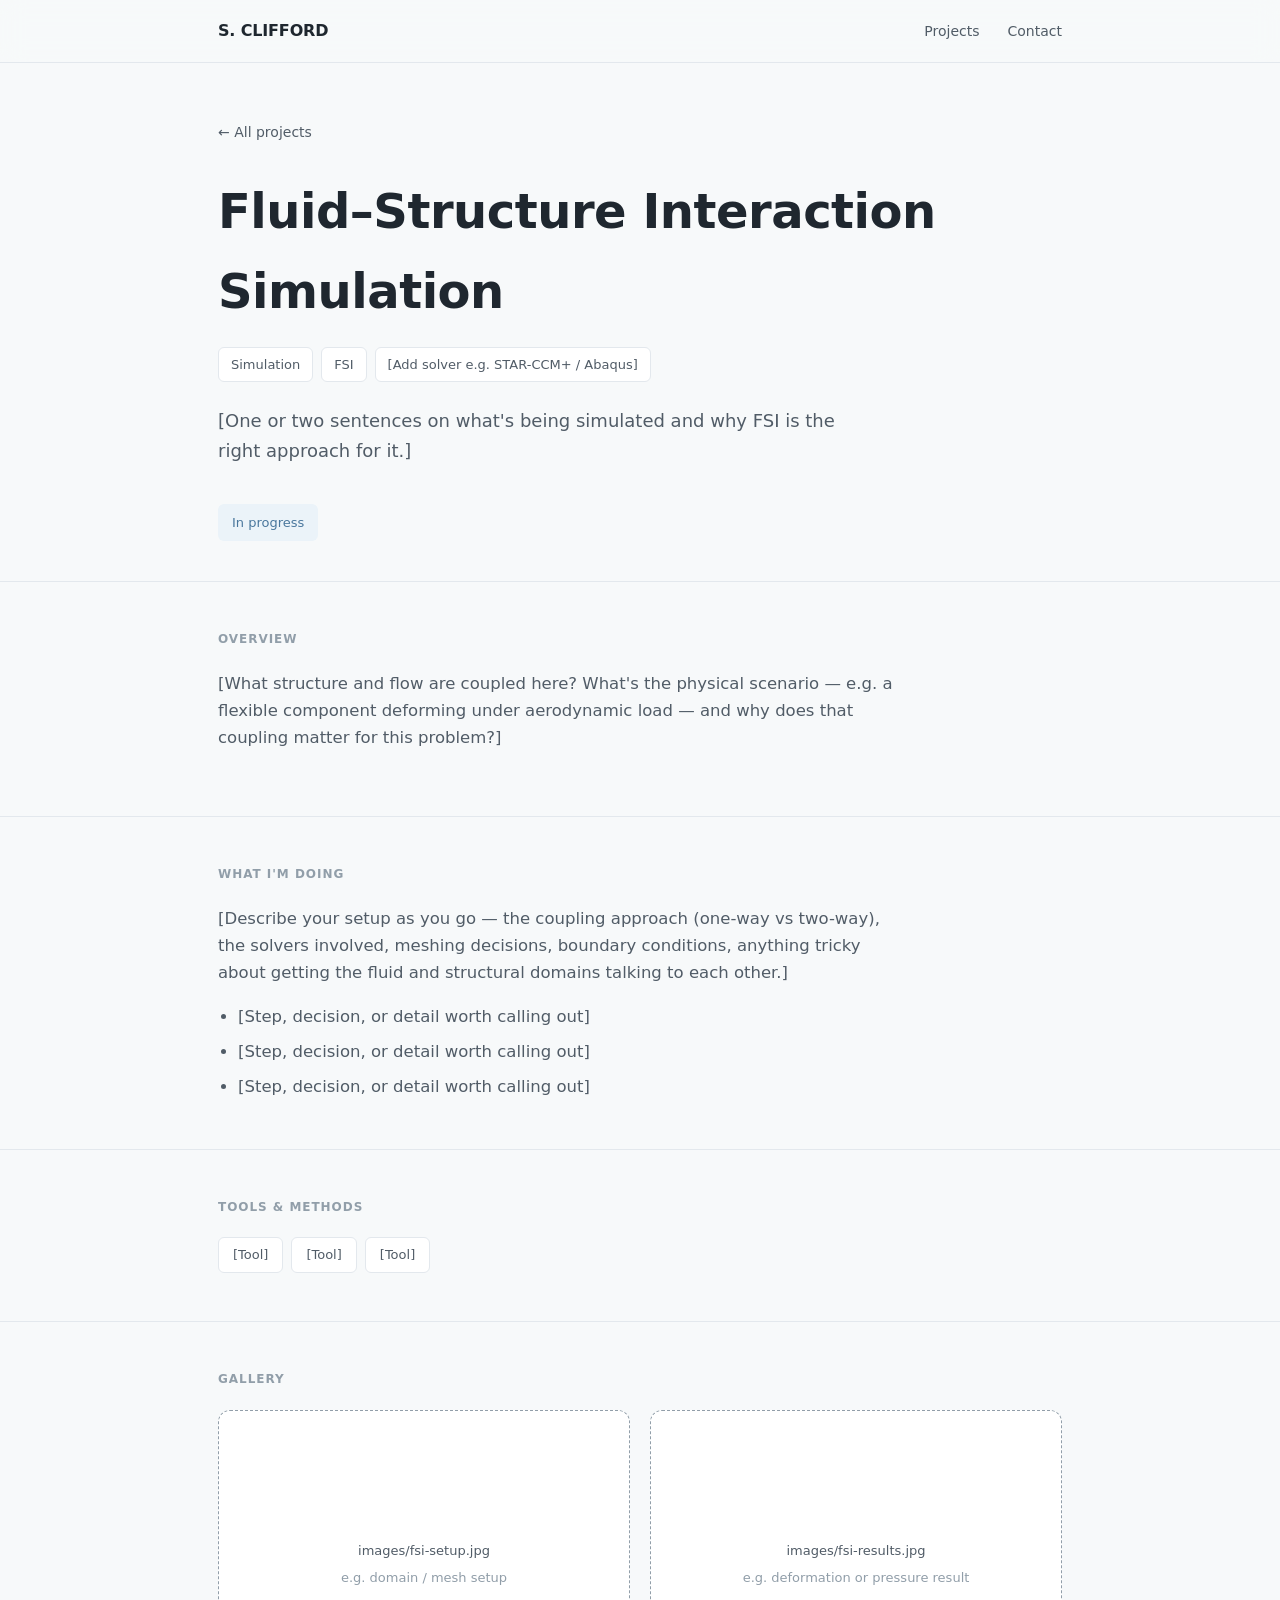
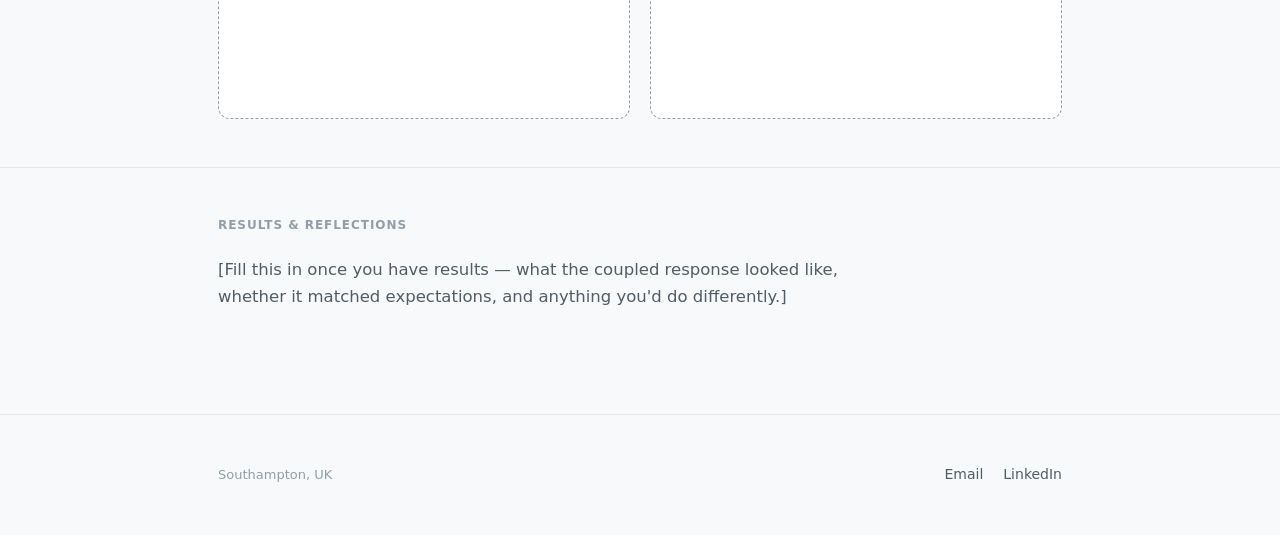
==== projects/fsi-simulation.html @ 6e12949c "Initial commit" ====
<!DOCTYPE html>
<html lang="en">
<head>
<meta charset="UTF-8">
<meta name="viewport" content="width=device-width, initial-scale=1.0">
<title>Fluid–Structure Interaction Simulation — Spencer Clifford</title>
<link rel="preconnect" href="https://fonts.googleapis.com">
<link rel="preconnect" href="https://fonts.gstatic.com" crossorigin>
<link href="https://fonts.googleapis.com/css2?family=Space+Grotesk:wght@400;500;600;700&family=IBM+Plex+Sans:wght@400;500;600&family=IBM+Plex+Mono:wght@400;500&display=swap" rel="stylesheet">
<link rel="stylesheet" href="../style.css">
</head>
<body>

<header class="site">
  <nav class="nav">
    <a class="brand" href="../index.html">S. CLIFFORD</a>
    <ul>
      <li><a class="navlink" href="../index.html#projects">Projects</a></li>
      <li><a class="navlink" href="../index.html#contact">Contact</a></li>
    </ul>
  </nav>
</header>

<section class="project-hero">
  <div class="wrap">
    <a class="back-link" href="../index.html">← All projects</a>
    <h1>Fluid–Structure Interaction Simulation</h1>
    <div class="tags">
      <span class="tag">Simulation</span>
      <span class="tag">FSI</span>
      <span class="tag">[Add solver e.g. STAR-CCM+ / Abaqus]</span>
    </div>
    <p class="lede">[One or two sentences on what's being simulated and why FSI is the right approach for it.]</p>
    <span class="placeholder-banner">In progress</span>
  </div>
</section>

<section class="detail-section">
  <div class="wrap">
    <h2>Overview</h2>
    <div class="body">
      <p>[What structure and flow are coupled here? What's the physical scenario — e.g. a flexible component deforming under aerodynamic load — and why does that coupling matter for this problem?]</p>
    </div>
  </div>
</section>

<section class="detail-section">
  <div class="wrap">
    <h2>What I'm Doing</h2>
    <div class="body">
      <p>[Describe your setup as you go — the coupling approach (one-way vs two-way), the solvers involved, meshing decisions, boundary conditions, anything tricky about getting the fluid and structural domains talking to each other.]</p>
      <ul>
        <li>[Step, decision, or detail worth calling out]</li>
        <li>[Step, decision, or detail worth calling out]</li>
        <li>[Step, decision, or detail worth calling out]</li>
      </ul>
    </div>
  </div>
</section>

<section class="detail-section">
  <div class="wrap">
    <h2>Tools &amp; Methods</h2>
    <div class="tool-list">
      <span class="tag">[Tool]</span>
      <span class="tag">[Tool]</span>
      <span class="tag">[Tool]</span>
    </div>
  </div>
</section>

<section class="detail-section">
  <div class="wrap">
    <h2>Gallery</h2>
    <div class="gallery">
      <div class="img-placeholder">
        <span class="label">images/fsi-setup.jpg</span>
        <span class="hint">e.g. domain / mesh setup</span>
      </div>
      <div class="img-placeholder">
        <span class="label">images/fsi-results.jpg</span>
        <span class="hint">e.g. deformation or pressure result</span>
      </div>
    </div>
  </div>
</section>

<section class="detail-section">
  <div class="wrap">
    <h2>Results &amp; Reflections</h2>
    <div class="body">
      <p>[Fill this in once you have results — what the coupled response looked like, whether it matched expectations, and anything you'd do differently.]</p>
    </div>
  </div>
</section>

<footer class="site" id="contact">
  <div class="wrap">
    <div class="footer-inner">
      <div class="copyline">Southampton, UK</div>
      <div class="footer-links">
        <a href="mailto:spencercliff@outlook.com">Email</a>
        <a href="https://www.linkedin.com/in/spencer-clifford-a9a037270" target="_blank" rel="noopener">LinkedIn</a>
      </div>
    </div>
  </div>
</footer>

</body>
</html>
---- style.css ----
:root {
  --bg: #f7f9fa;
  --bg-panel: #ffffff;
  --ink: #1f272f;
  --ink-soft: #515c67;
  --ink-faint: #919ea9;
  --line: #e3e8ed;
  --accent: #4a779d;
  --accent-soft: #ebf3f9;
  --radius: 12px;
  --radius-sm: 6px;
  --wrap: 900;
  --shadow-sm: 0 2px 8px rgba(31, 39, 47, 0.04);
  --shadow-md: 0 8px 24px rgba(31, 39, 47, 0.07);
}

* { box-sizing: border-box; }
html { scroll-behavior: smooth; }
body {
  margin: 0;
  background: var(--bg);
  color: var(--ink);
  font-family: system-ui, -apple-system, BlinkMacSystemFont, 'Segoe UI', Roboto, sans-serif;
  font-size: 16px;
  line-height: 1.65;
  -webkit-font-smoothing: antialiased;
}

h1, h2, h3 {
  font-weight: 600;
  margin: 0;
  color: var(--ink);
  letter-spacing: -0.01em;
}

.mono {
  font-family: ui-monospace, 'SF Mono', Menlo, Monaco, Consolas, monospace;
}

a { color: inherit; }

:focus-visible {
  outline: 2px solid var(--accent);
  outline-offset: 3px;
}

img { max-width: 100%; display: block; }

.wrap { max-width: calc(var(--wrap) * 1px); margin: 0 auto; padding: 0 28px; }

header.site {
  position: sticky; top: 0; z-index: 50;
  background: rgba(247, 249, 250, 0.85);
  backdrop-filter: blur(12px);
  border-bottom: 1px solid var(--line);
}

.nav {
  display: flex; align-items: center; justify-content: space-between;
  padding: 18px 28px; max-width: calc(var(--wrap) * 1px); margin: 0 auto;
}

.nav .brand {
  font-weight: 600; font-size: 16px; letter-spacing: -0.01em;
  text-decoration: none;
}

.nav ul { list-style: none; display: flex; gap: 28px; margin: 0; padding: 0; }

.nav a.navlink {
  text-decoration: none; font-size: 14px; font-weight: 500;
  color: var(--ink-soft);
  transition: color .2s ease;
}

.nav a.navlink:hover { color: var(--accent); }

.hero { padding: 96px 0 64px; }

.eyebrow {
  font-size: 13px; font-weight: 600; letter-spacing: 0.04em;
  text-transform: uppercase; color: var(--accent); margin-bottom: 16px;
  display: flex; align-items: center; gap: 10px;
}

.eyebrow::before {
  content: ''; display: inline-block; width: 14px; height: 2px;
  background: var(--accent); border-radius: 2px;
}

.hero h1 {
  font-size: clamp(38px, 6vw, 60px); font-weight: 700;
  line-height: 1.15; margin-bottom: 18px;
}

.hero .lede {
  font-size: clamp(17px, 2vw, 20px); color: var(--ink-soft);
  max-width: 580px; font-weight: 400;
}

.grid-section { padding: 48px 0 88px; }

.carousel-track {
  display: flex;
  gap: 24px;
  overflow-x: auto;
  scroll-snap-type: x mandatory;
  scroll-behavior: smooth;
  margin-top: 32px;
  padding: 8px max(28px, calc(50vw - (calc(var(--wrap) * 1px) / 2))) 20px;
  scrollbar-width: thin;
  scrollbar-color: var(--line) transparent;
}

.carousel-track::-webkit-scrollbar { height: 6px; }
.carousel-track::-webkit-scrollbar-thumb { background: var(--line); border-radius: 6px; }
.carousel-track::-webkit-scrollbar-thumb:hover { background: var(--accent); }

.carousel-controls {
  display: flex; align-items: center; justify-content: center;
  gap: 18px; margin-top: 16px;
}

.carousel-btn {
  flex: 0 0 auto;
  width: 42px; height: 42px;
  border-radius: 50%;
  border: 1px solid var(--line);
  background: var(--bg-panel);
  color: var(--ink);
  font-size: 16px;
  line-height: 1;
  cursor: pointer;
  display: flex; align-items: center; justify-content: center;
  box-shadow: var(--shadow-sm);
  transition: all .2s ease;
}

.carousel-btn:hover {
  border-color: var(--accent); color: var(--accent);
  box-shadow: var(--shadow-md); transform: translateY(-1px);
}

.carousel-btn:disabled { opacity: 0.35; cursor: default; transform: none; box-shadow: none; }
.carousel-btn:disabled:hover { border-color: var(--line); color: var(--ink); }

.carousel-dots { display: flex; align-items: center; gap: 8px; }

.carousel-dots .dot {
  width: 8px; height: 8px; border-radius: 50%;
  border: none; background: var(--line);
  padding: 0; cursor: pointer;
  transition: all .2s ease;
}

.carousel-dots .dot:hover { background: var(--ink-faint); }
.carousel-dots .dot.active {
  background: var(--accent); transform: scale(1.3);
}

.project-card {
  display: block;
  flex: 0 0 clamp(270px, 75vw, 350px);
  scroll-snap-align: start;
  text-decoration: none;
  border: 1px solid var(--line);
  background: var(--bg-panel);
  border-radius: var(--radius);
  overflow: hidden;
  box-shadow: var(--shadow-sm);
  transition: transform .25s ease, box-shadow .25s ease, border-color .25s ease;
}

.project-card:hover {
  border-color: rgba(74, 119, 157, 0.35);
  transform: translateY(-4px);
  box-shadow: var(--shadow-md);
}

.card-thumb {
  aspect-ratio: 16/10;
  background: var(--accent-soft);
  display: flex; align-items: center; justify-content: center;
  border-bottom: 1px solid var(--line);
}

.card-thumb span {
  font-size: 13px; font-weight: 500; color: var(--ink-soft);
  background: var(--bg-panel);
  padding: 6px 12px;
  border-radius: var(--radius-sm);
  box-shadow: var(--shadow-sm);
}

.card-body { padding: 22px 24px 24px; }
.card-body .tags { display: flex; flex-wrap: wrap; gap: 6px; margin-bottom: 12px; }

.card-body .tag {
  font-size: 12px; font-weight: 500;
  padding: 4px 10px; background: var(--bg);
  border-radius: var(--radius-sm); color: var(--ink-soft);
}

.card-body h3 { font-size: 20px; margin-bottom: 8px; }
.card-body p { margin: 0; font-size: 15px; color: var(--ink-soft); }

.card-status {
  display: inline-block; margin-top: 14px;
  font-size: 12px; font-weight: 600;
  color: var(--accent); text-transform: uppercase; letter-spacing: 0.05em;
}

.project-hero { padding: 56px 0 40px; }

.back-link {
  display: inline-flex; align-items: center; gap: 6px;
  font-size: 14px; font-weight: 500;
  text-decoration: none; color: var(--ink-soft); margin-bottom: 28px;
  transition: color .2s ease;
}

.back-link:hover { color: var(--accent); }

.project-hero h1 { font-size: clamp(32px, 5vw, 48px); margin-bottom: 16px; }
.project-hero .tags { display: flex; flex-wrap: wrap; gap: 8px; margin-bottom: 24px; }

.project-hero .tag {
  font-size: 13px; font-weight: 500;
  padding: 6px 12px; background: var(--bg-panel);
  border: 1px solid var(--line); border-radius: var(--radius-sm);
  color: var(--ink-soft);
}

.project-hero .lede { font-size: 18px; color: var(--ink-soft); max-width: 640px; }

.detail-section { padding: 48px 0; border-top: 1px solid var(--line); }

.detail-section h2 {
  font-size: 12px; font-weight: 700;
  text-transform: uppercase; letter-spacing: 0.08em; color: var(--ink-faint);
  margin-bottom: 20px;
}

.detail-section .body { max-width: 680px; color: var(--ink-soft); font-size: 16.5px; }
.detail-section .body p + p { margin-top: 16px; }
.detail-section .body ul { padding-left: 20px; margin: 16px 0 0; }
.detail-section .body li + li { margin-top: 8px; }

.tool-list { display: flex; flex-wrap: wrap; gap: 8px; }

.tool-list .tag {
  font-size: 13px; font-weight: 500; padding: 6px 14px;
  background: var(--bg-panel); border: 1px solid var(--line);
  border-radius: var(--radius-sm); color: var(--ink-soft);
}

.gallery { display: grid; grid-template-columns: repeat(2, 1fr); gap: 20px; }
.gallery.single { grid-template-columns: 1fr; }

.img-placeholder {
  aspect-ratio: 4/3;
  border: 1px dashed var(--ink-faint);
  border-radius: var(--radius);
  display: flex; flex-direction: column; align-items: center; justify-content: center;
  gap: 6px; padding: 24px; text-align: center;
  background: var(--bg-panel);
  color: var(--ink-faint);
}

.img-placeholder .label { font-size: 13px; font-weight: 500; color: var(--ink-soft); }
.img-placeholder .hint { font-size: 13px; max-width: 240px; }

.placeholder-banner {
  margin-top: 20px;
  display: inline-flex; align-items: center; gap: 8px;
  font-size: 13px; font-weight: 500;
  color: var(--accent); background: var(--accent-soft);
  padding: 8px 14px; border-radius: var(--radius-sm);
}

footer.site { padding: 48px 0; border-top: 1px solid var(--line); margin-top: 40px; }

.footer-inner {
  display: flex; flex-wrap: wrap; align-items: center; justify-content: space-between; gap: 16px;
}

.footer-links { display: flex; gap: 20px; }

.footer-links a {
  text-decoration: none; font-size: 14px; font-weight: 500;
  color: var(--ink-soft); transition: color .2s ease;
}

.footer-links a:hover { color: var(--accent); }
.copyline { font-size: 13px; color: var(--ink-faint); }

@media (max-width: 720px) {
  .carousel-btn { display: none; }
  .gallery { grid-template-columns: 1fr; }
  .nav ul { gap: 16px; }
  .footer-inner { flex-direction: column; align-items: flex-start; }
}
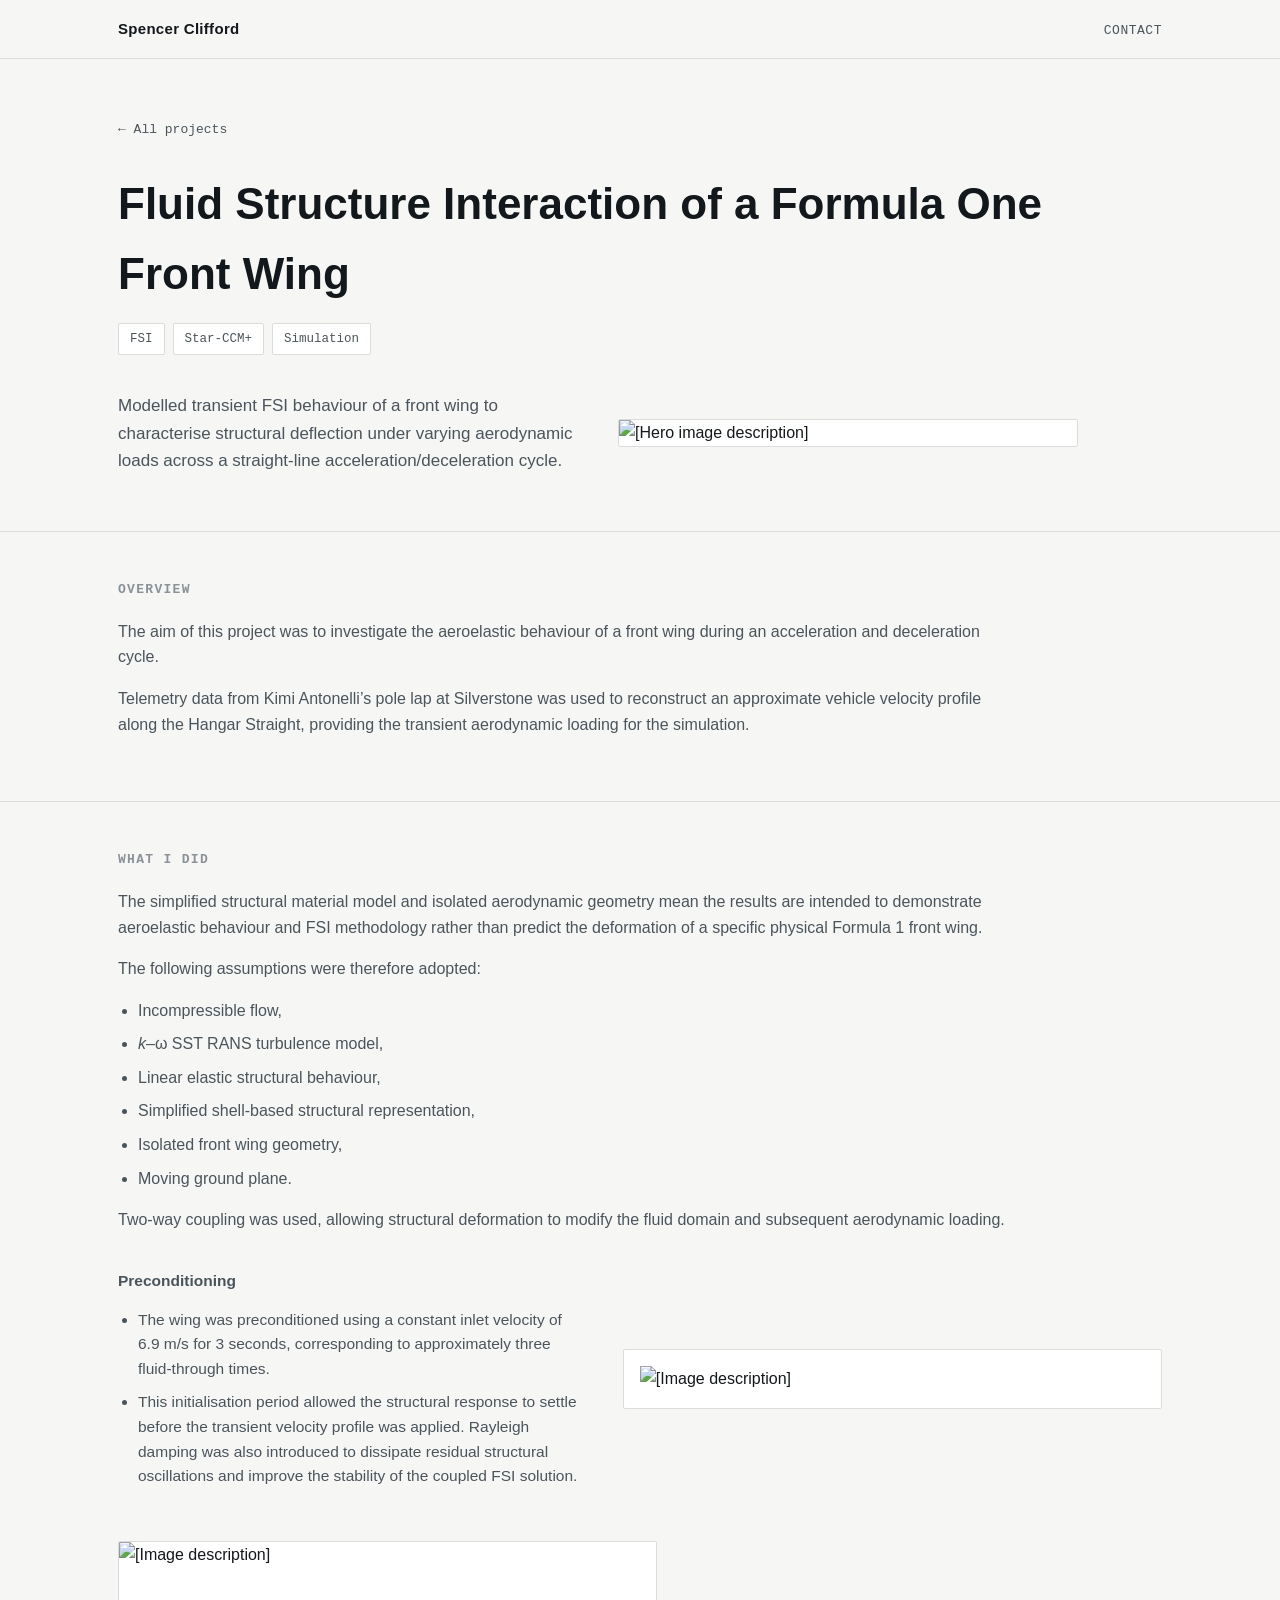
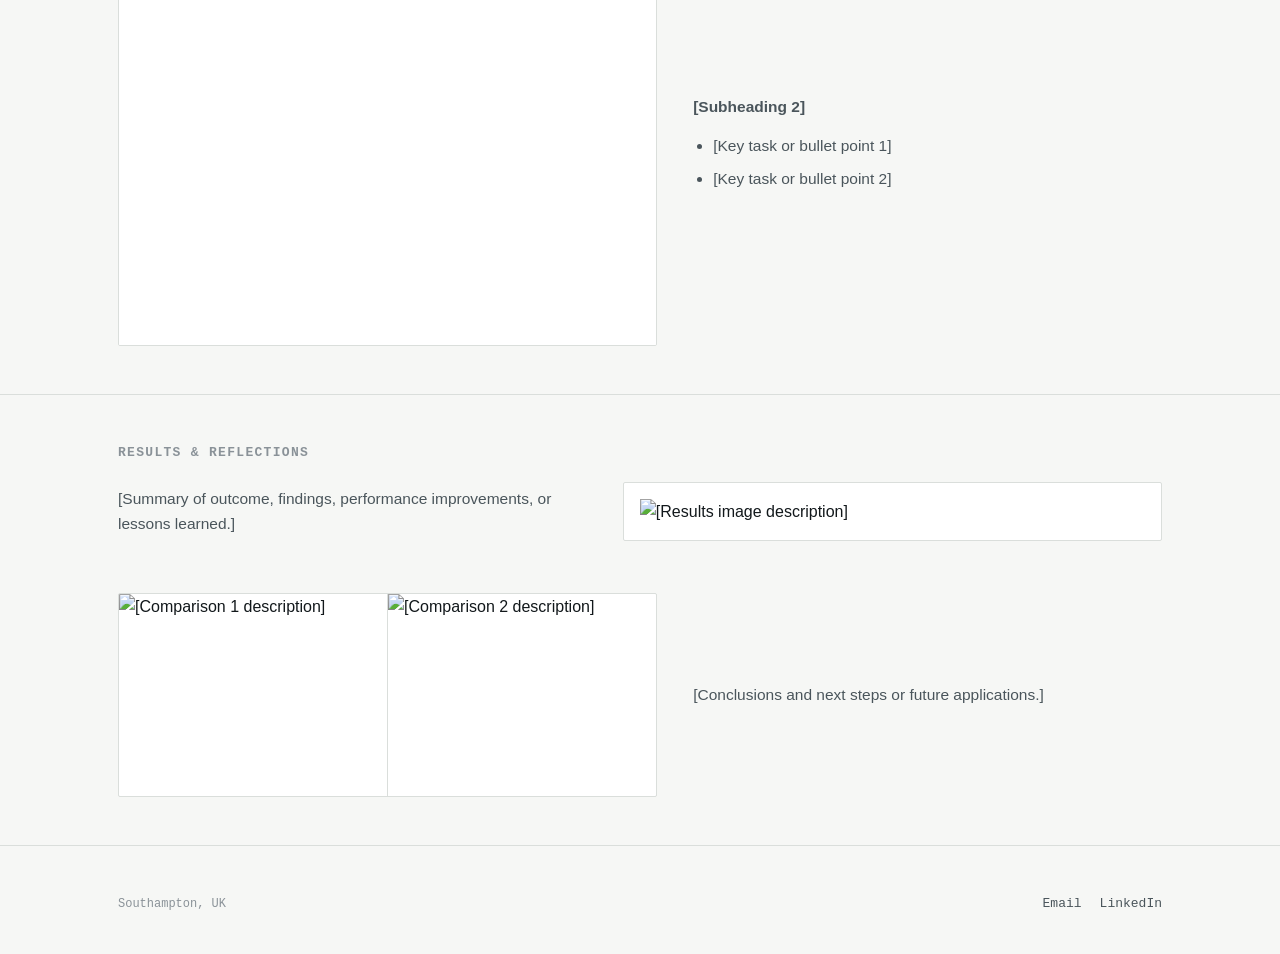
==== commit 54ff7bcd: "FSI" ====
--- a/projects/fsi-simulation.html
+++ b/projects/fsi-simulation.html
@@ -3,7 +3,7 @@
 <head>
 <meta charset="UTF-8">
 <meta name="viewport" content="width=device-width, initial-scale=1.0">
-<title>Fluid–Structure Interaction Simulation — Spencer Clifford</title>
+<title>Fluid Structure Interaction of a Formula One Front Wing</title>
 <link rel="preconnect" href="https://fonts.googleapis.com">
 <link rel="preconnect" href="https://fonts.gstatic.com" crossorigin>
 <link href="https://fonts.googleapis.com/css2?family=Space+Grotesk:wght@400;500;600;700&family=IBM+Plex+Sans:wght@400;500;600&family=IBM+Plex+Mono:wght@400;500&display=swap" rel="stylesheet">
@@ -13,9 +13,8 @@
 
 <header class="site">
   <nav class="nav">
-    <a class="brand" href="../index.html">S. CLIFFORD</a>
+    <a class="brand" href="../index.html">Spencer Clifford</a>
     <ul>
-      <li><a class="navlink" href="../index.html#projects">Projects</a></li>
       <li><a class="navlink" href="../index.html#contact">Contact</a></li>
     </ul>
   </nav>
@@ -24,14 +23,17 @@
 <section class="project-hero">
   <div class="wrap">
     <a class="back-link" href="../index.html">← All projects</a>
-    <h1>Fluid–Structure Interaction Simulation</h1>
+    <h1>Fluid Structure Interaction of a Formula One Front Wing</h1>
     <div class="tags">
+      <span class="tag">FSI</span>
+      <span class="tag">Star-CCM+</span>
       <span class="tag">Simulation</span>
-      <span class="tag">FSI</span>
-      <span class="tag">[Add solver e.g. STAR-CCM+ / Abaqus]</span>
     </div>
-    <p class="lede">[One or two sentences on what's being simulated and why FSI is the right approach for it.]</p>
-    <span class="placeholder-banner">In progress</span>
+
+    <div class="hero-flex">
+      <p class="lede">Modelled transient FSI behaviour of a front wing to characterise structural deflection under varying aerodynamic loads across a straight-line acceleration/deceleration cycle.</p>
+      <img class="hero-diagram" src="../images/[hero-image.jpg]" alt="[Hero image description]">
+    </div>
   </div>
 </section>
 
@@ -39,48 +41,59 @@
   <div class="wrap">
     <h2>Overview</h2>
     <div class="body">
-      <p>[What structure and flow are coupled here? What's the physical scenario — e.g. a flexible component deforming under aerodynamic load — and why does that coupling matter for this problem?]</p>
+      <p>The aim of this project was to investigate the aeroelastic behaviour of a front wing during an acceleration and deceleration cycle.</p>
+      <p>Telemetry data from Kimi Antonelli’s pole lap at Silverstone was used to reconstruct an approximate vehicle velocity profile along the Hangar Straight, providing the transient aerodynamic loading for the simulation.</p>
     </div>
   </div>
 </section>
 
 <section class="detail-section">
   <div class="wrap">
-    <h2>What I'm Doing</h2>
-    <div class="body">
-      <p>[Describe your setup as you go — the coupling approach (one-way vs two-way), the solvers involved, meshing decisions, boundary conditions, anything tricky about getting the fluid and structural domains talking to each other.]</p>
-      <ul>
-        <li>[Step, decision, or detail worth calling out]</li>
-        <li>[Step, decision, or detail worth calling out]</li>
-        <li>[Step, decision, or detail worth calling out]</li>
-      </ul>
+    <h2>What I Did</h2>
+    <div class="body" style="margin-bottom:36px;">
+      <p>The simplified structural material model and isolated aerodynamic geometry mean the results are intended to demonstrate aeroelastic behaviour and FSI methodology rather than predict the deformation of a specific physical Formula 1 front wing.</p>
+      <p>The following assumptions were therefore adopted:</p>
+        <ul>
+          <li>Incompressible flow,</li>
+          <li><i>k</i>–ω SST RANS turbulence model,</li>
+          <li>Linear elastic structural behaviour,</li>
+          <li>Simplified shell-based structural representation,</li>
+          <li>Isolated front wing geometry,</li>
+          <li>Moving ground plane.</li>
+        </ul>
+        <p>Two-way coupling was used, allowing structural deformation to modify the fluid domain and subsequent aerodynamic loading.</p>
     </div>
-  </div>
-</section>
 
-<section class="detail-section">
-  <div class="wrap">
-    <h2>Tools &amp; Methods</h2>
-    <div class="tool-list">
-      <span class="tag">[Tool]</span>
-      <span class="tag">[Tool]</span>
-      <span class="tag">[Tool]</span>
-    </div>
-  </div>
-</section>
+    <div class="story">
 
-<section class="detail-section">
-  <div class="wrap">
-    <h2>Gallery</h2>
-    <div class="gallery">
-      <div class="img-placeholder">
-        <span class="label">images/fsi-setup.jpg</span>
-        <span class="hint">e.g. domain / mesh setup</span>
+      <!-- Story Block 1 (Image Right) -->
+      <div class="story-block reverse">
+        <div class="story-media fit-content">
+          <img src="../images/[step-1-image.png]" alt="[Image description]">
+        </div>
+        <div class="story-text">
+          <p><b>Preconditioning</b></p>
+            <ul> 
+              <li>The wing was preconditioned using a constant inlet velocity of 6.9 m/s for 3 seconds, corresponding to approximately three fluid-through times.</li>
+              <li>This initialisation period allowed the structural response to settle before the transient velocity profile was applied. Rayleigh damping was also introduced to dissipate residual structural oscillations and improve the stability of the coupled FSI solution.</li>
+            </ul>
+        </div>
       </div>
-      <div class="img-placeholder">
-        <span class="label">images/fsi-results.jpg</span>
-        <span class="hint">e.g. deformation or pressure result</span>
+
+      <!-- Story Block 2 (Image Left) -->
+      <div class="story-block">
+        <div class="story-media">
+          <img src="../images/[step-2-image.png]" alt="[Image description]">
+        </div>
+        <div class="story-text">
+          <p><b>[Subheading 2]</b></p>
+          <ul>
+            <li>[Key task or bullet point 1]</li>
+            <li>[Key task or bullet point 2]</li>
+          </ul>
+        </div>
       </div>
+
     </div>
   </div>
 </section>
@@ -88,8 +101,29 @@
 <section class="detail-section">
   <div class="wrap">
     <h2>Results &amp; Reflections</h2>
-    <div class="body">
-      <p>[Fill this in once you have results — what the coupled response looked like, whether it matched expectations, and anything you'd do differently.]</p>
+    <div class="story">
+
+      <!-- Story Block 3 (Results) -->
+      <div class="story-block reverse">
+        <div class="story-media fit-content">
+          <img src="../images/[results-image.jpg]" alt="[Results image description]">
+        </div>
+        <div class="story-text">
+          <p>[Summary of outcome, findings, performance improvements, or lessons learned.]</p>
+        </div>
+      </div>
+
+      <!-- Side-by-Side Comparison Media Block -->
+      <div class="story-block">
+        <div class="story-media two-up">
+          <img src="../images/[comparison-1.jpg]" alt="[Comparison 1 description]">
+          <img src="../images/[comparison-2.jpg]" alt="[Comparison 2 description]">
+        </div>
+        <div class="story-text">
+          <p>[Conclusions and next steps or future applications.]</p>
+        </div>
+      </div>
+
     </div>
   </div>
 </section>
@@ -107,4 +141,4 @@
 </footer>
 
 </body>
-</html>
+</html>
--- a/style.css
+++ b/style.css
@@ -1,302 +1,401 @@
-:root {
-  --bg: #f7f9fa;
-  --bg-panel: #ffffff;
-  --ink: #1f272f;
-  --ink-soft: #515c67;
-  --ink-faint: #919ea9;
-  --line: #e3e8ed;
-  --accent: #4a779d;
-  --accent-soft: #ebf3f9;
-  --radius: 12px;
-  --radius-sm: 6px;
-  --wrap: 900;
-  --shadow-sm: 0 2px 8px rgba(31, 39, 47, 0.04);
-  --shadow-md: 0 8px 24px rgba(31, 39, 47, 0.07);
-}
-
-* { box-sizing: border-box; }
-html { scroll-behavior: smooth; }
-body {
-  margin: 0;
-  background: var(--bg);
-  color: var(--ink);
-  font-family: system-ui, -apple-system, BlinkMacSystemFont, 'Segoe UI', Roboto, sans-serif;
-  font-size: 16px;
-  line-height: 1.65;
-  -webkit-font-smoothing: antialiased;
-}
-
-h1, h2, h3 {
-  font-weight: 600;
-  margin: 0;
-  color: var(--ink);
-  letter-spacing: -0.01em;
-}
-
-.mono {
-  font-family: ui-monospace, 'SF Mono', Menlo, Monaco, Consolas, monospace;
-}
-
-a { color: inherit; }
-
-:focus-visible {
-  outline: 2px solid var(--accent);
-  outline-offset: 3px;
-}
-
-img { max-width: 100%; display: block; }
-
-.wrap { max-width: calc(var(--wrap) * 1px); margin: 0 auto; padding: 0 28px; }
-
-header.site {
-  position: sticky; top: 0; z-index: 50;
-  background: rgba(247, 249, 250, 0.85);
-  backdrop-filter: blur(12px);
-  border-bottom: 1px solid var(--line);
-}
-
-.nav {
-  display: flex; align-items: center; justify-content: space-between;
-  padding: 18px 28px; max-width: calc(var(--wrap) * 1px); margin: 0 auto;
-}
-
+/* ==========================================================================
+   Portfolio template — shared stylesheet
+   Used by index.html and every page in /projects/
+   ========================================================================== */
+
+:root{
+  --bg:#f6f7f5;
+  --bg-panel:#ffffff;
+  --ink:#12181b;
+  --ink-soft:#4a555b;
+  --ink-faint:#8a9298;
+  --line:#dadedb;
+  --accent:#1e8fa6;
+  --accent-soft:#e4f1f3;
+  --radius:2px;
+  --wrap:1100px;
+}
+
+*{ box-sizing:border-box; }
+html{ scroll-behavior:smooth; }
+body{
+  margin:0;
+  background:var(--bg);
+  color:var(--ink);
+  font-family:'Source Sans 3', sans-serif;
+  font-size:16px;
+  line-height:1.6;
+  -webkit-font-smoothing:antialiased;
+}
+h1,h2,h3{
+  font-family:'Source Sans 3', sans-serif;
+  font-weight:700;
+  margin:0;
+  color:var(--ink);
+  letter-spacing:0;
+}
+.mono{ font-family:'JetBrains Mono', monospace; }
+a{ color:inherit; }
+:focus-visible{ outline:2px solid var(--accent); outline-offset:3px; }
+img{ max-width:100%; display:block; }
+
+.wrap{ max-width:var(--wrap); margin:0 auto; padding:0 28px; }
+
+/* ---------- Header ---------- */
+header.site{
+  position:sticky; top:0; z-index:50;
+  background:rgba(246,247,245,0.92);
+  backdrop-filter:blur(6px);
+  border-bottom:1px solid var(--line);
+}
+.nav{
+  display:flex; align-items:center; justify-content:space-between;
+  padding:16px 28px; max-width:var(--wrap); margin:0 auto;
+}
 .nav .brand {
-  font-weight: 600; font-size: 16px; letter-spacing: -0.01em;
+  font-family: 'Space Grotesk', sans-serif;
+  font-weight: 600; 
+  font-size: 15px; 
+  letter-spacing: 0.02em;
   text-decoration: none;
 }
-
-.nav ul { list-style: none; display: flex; gap: 28px; margin: 0; padding: 0; }
-
+.nav ul{ list-style:none; display:flex; gap:24px; margin:0; padding:0; }
 .nav a.navlink {
-  text-decoration: none; font-size: 14px; font-weight: 500;
+  text-decoration: none; 
+  font-size: 13px; 
+  letter-spacing: 0.04em;
+  text-transform: uppercase; 
   color: var(--ink-soft);
-  transition: color .2s ease;
-}
-
-.nav a.navlink:hover { color: var(--accent); }
-
-.hero { padding: 96px 0 64px; }
-
-.eyebrow {
-  font-size: 13px; font-weight: 600; letter-spacing: 0.04em;
-  text-transform: uppercase; color: var(--accent); margin-bottom: 16px;
-  display: flex; align-items: center; gap: 10px;
-}
-
-.eyebrow::before {
-  content: ''; display: inline-block; width: 14px; height: 2px;
-  background: var(--accent); border-radius: 2px;
-}
-
-.hero h1 {
-  font-size: clamp(38px, 6vw, 60px); font-weight: 700;
-  line-height: 1.15; margin-bottom: 18px;
-}
-
-.hero .lede {
-  font-size: clamp(17px, 2vw, 20px); color: var(--ink-soft);
-  max-width: 580px; font-weight: 400;
-}
-
-.grid-section { padding: 48px 0 88px; }
-
-.carousel-track {
-  display: flex;
-  gap: 24px;
-  overflow-x: auto;
-  scroll-snap-type: x mandatory;
-  scroll-behavior: smooth;
-  margin-top: 32px;
-  padding: 8px max(28px, calc(50vw - (calc(var(--wrap) * 1px) / 2))) 20px;
-  scrollbar-width: thin;
-  scrollbar-color: var(--line) transparent;
-}
-
-.carousel-track::-webkit-scrollbar { height: 6px; }
-.carousel-track::-webkit-scrollbar-thumb { background: var(--line); border-radius: 6px; }
-.carousel-track::-webkit-scrollbar-thumb:hover { background: var(--accent); }
-
-.carousel-controls {
-  display: flex; align-items: center; justify-content: center;
-  gap: 18px; margin-top: 16px;
-}
-
-.carousel-btn {
-  flex: 0 0 auto;
-  width: 42px; height: 42px;
-  border-radius: 50%;
-  border: 1px solid var(--line);
+  font-family: 'IBM Plex Mono', monospace; /* Changed from JetBrains Mono */
+  transition: color .15s ease;
+}
+.nav a.navlink:hover{ color:var(--accent); }
+
+/* ---------- Hero (homepage) ---------- */
+.hero{ padding:58px 0 28px; border-bottom:1px solid var(--line); }
+.eyebrow{
+  font-family:'JetBrains Mono', monospace;
+  font-size:22px; letter-spacing:0.14em; text-transform:uppercase;
+  color:var(--accent); margin-bottom:16px;
+  display:flex; align-items:center; gap:10px;
+}
+.eyebrow::before{ content:''; display:inline-block; width:18px; height:1px; background:var(--accent); }
+.hero h1{ font-size:clamp(40px, 7vw, 66px); font-weight:800; margin-bottom:14px; }
+.hero .lede { font-family: 'IBM Plex Sans', sans-serif; font-size: clamp(18px, 2vw, 20px); color: var(--ink-soft); max-width: 1200px; }
+
+/* ---------- Project carousel ---------- */
+.grid-section{ padding:28px 0 88px; }
+
+.carousel-track{
+  display:flex;
+  gap:20px;
+  overflow-x:auto;
+  scroll-snap-type:x mandatory;
+  scroll-behavior:smooth;
+  margin-top:2;
+  padding-top:2px;
+  padding-bottom:14px;
+  padding-left:max(28px, calc(50vw - (var(--wrap) / 2)));
+  padding-right:max(28px, calc(50vw - (var(--wrap) / 2)));
+  scrollbar-width:thin;
+  scrollbar-color:var(--line) transparent;
+}
+.carousel-track::-webkit-scrollbar{ height:6px; }
+.carousel-track::-webkit-scrollbar-thumb{ background:var(--line); border-radius:6px; }
+.carousel-track::-webkit-scrollbar-thumb:hover{ background:var(--accent); }
+
+.carousel-controls{
+  display:flex;
+  align-items:center;
+  justify-content:center;
+  gap:18px;
+  margin-top:12px;
+}
+
+.carousel-btn{
+  flex:0 0 auto;
+  width:40px; height:40px;
+  border-radius:50%;
+  border:1px solid var(--line);
+  background:var(--bg-panel);
+  color:var(--ink);
+  font-family:'JetBrains Mono', monospace;
+  font-size:18px;
+  line-height:1;
+  cursor:pointer;
+  display:flex; align-items:center; justify-content:center;
+  transition:border-color .15s ease, color .15s ease, opacity .15s ease;
+}
+.carousel-btn:hover{ border-color:var(--accent); color:var(--accent); }
+.carousel-btn:disabled{ opacity:0.35; cursor:default; }
+.carousel-btn:disabled:hover{ border-color:var(--line); color:var(--ink); }
+
+.carousel-dots{
+  display:flex; align-items:center; gap:8px;
+}
+.carousel-dots .dot{
+  width:7px; height:7px; border-radius:50%;
+  border:1px solid var(--ink-faint);
+  background:transparent;
+  padding:0; cursor:pointer;
+  transition:background .15s ease, border-color .15s ease, transform .15s ease;
+}
+.carousel-dots .dot:hover{ border-color:var(--accent); }
+.carousel-dots .dot.active{
+  background:var(--accent); border-color:var(--accent); transform:scale(1.2);
+}
+
+.project-card{
+  display:block;
+  flex:0 0 clamp(250px, 78vw, 340px);
+  scroll-snap-align:start;
+  text-decoration:none;
+  border:1px solid var(--line);
+  background:var(--bg-panel);
+  border-radius:var(--radius);
+  overflow:hidden;
+  transition:border-color .15s ease, transform .15s ease;
+}
+.project-card:hover{ border-color:var(--accent); transform:translateY(-2px); }
+.card-thumb{
+  aspect-ratio:16/10;
+  background:
+    repeating-linear-gradient(45deg, var(--accent-soft), var(--accent-soft) 10px, #eef4f5 10px, #eef4f5 20px);
+  display:flex; align-items:center; justify-content:center;
+  border-bottom:1px solid var(--line);
+}
+.card-thumb span{
+  font-family:'JetBrains Mono', monospace;
+  font-size:12px; color:var(--ink-faint);
+  background:var(--bg-panel);
+  padding:4px 9px;
+  border:1px solid var(--line);
+  border-radius:var(--radius);
+}
+.card-body{ padding:20px 22px 22px; }
+.card-body .tags{ display:flex; flex-wrap:wrap; gap:6px; margin-bottom:10px; }
+.card-body .tag{
+  font-size:11.5px; font-family:'JetBrains Mono', monospace;
+  padding:3px 8px; background:var(--bg); border:1px solid var(--line);
+  border-radius:var(--radius); color:var(--ink-soft);
+}
+.card-body h3{ font-size:19px; margin-bottom:8px; }
+.card-body p{ margin:0; font-size:14.5px; color:var(--ink-soft); }
+.card-status{
+  display:inline-block; margin-top:12px;
+  font-family:'JetBrains Mono', monospace; font-size:11.5px;
+  color:var(--accent); text-transform:uppercase; letter-spacing:0.05em;
+}
+
+/* ---------- Project detail page ---------- */
+.project-hero{ padding:56px 0 40px; border-bottom:1px solid var(--line); }
+.back-link{
+  display:inline-flex; align-items:center; gap:6px;
+  font-family:'JetBrains Mono', monospace; font-size:13px;
+  text-decoration:none; color:var(--ink-soft); margin-bottom:28px;
+}
+.back-link:hover{ color:var(--accent); }
+.project-hero h1{ font-size:clamp(30px, 5vw, 44px); margin-bottom:14px; }
+.project-hero .tags{ display:flex; flex-wrap:wrap; gap:8px; margin-bottom:20px; }
+.project-hero .tag{
+  font-size:12.5px; font-family:'JetBrains Mono', monospace;
+  padding:5px 11px; background:var(--bg-panel); border:1px solid var(--line);
+  border-radius:var(--radius); color:var(--ink-soft);
+}
+.project-hero .lede{ font-size:17px; color:var(--ink-soft); }
+.hero-flex{
+  display:flex;
+  align-items:center;
+  gap:40px;
+  margin-top:8px;
+}
+.hero-flex .lede{ flex:1 1 460; max-width:460px; }
+.hero-flex .hero-diagram{
+  flex:0 1 460px;
+  width:460px;
+  max-width:100%;
+  border:1px solid var(--line);
+  border-radius:var(--radius);
+  background:#fff;
+  margin-top:0;
+}
+@media (max-width: 720px){
+  .hero-flex{ flex-direction:column; }
+  .hero-flex .lede{ max-width:none; }
+}
+
+.detail-section{ padding:48px 0; border-bottom:1px solid var(--line); }
+.detail-section:last-of-type{ border-bottom:none; }
+.detail-section h2{
+  font-size:13px; font-family:'JetBrains Mono', monospace;
+  text-transform:uppercase; letter-spacing:0.1em; color:var(--ink-faint);
+  margin-bottom:18px;
+}
+.detail-section .body{ max-width:900px; color:var(--ink-soft); font-size:16px; }
+.detail-section .body p + p{ margin-top:14px; }
+.detail-section .body ul{ padding-left:20px; margin:14px 0 0; }
+.detail-section .body li + li{ margin-top:8px; }
+
+.tool-list{ display:flex; flex-wrap:wrap; gap:8px; }
+.tool-list .tag{
+  font-size:13px; padding:6px 12px; background:var(--bg-panel);
+  border:1px solid var(--line); border-radius:var(--radius); color:var(--ink-soft);
+}
+
+/* Image gallery / placeholders */
+.gallery{
+  display:grid; grid-template-columns:repeat(2, 1fr); gap:16px;
+}
+.gallery.single{ grid-template-columns:1fr; }
+.img-placeholder{
+  aspect-ratio:4/3;
+  border:1px dashed var(--ink-faint);
+  border-radius:var(--radius);
+  display:flex; flex-direction:column; align-items:center; justify-content:center;
+  gap:6px; padding:20px; text-align:center;
+  background:var(--bg-panel);
+  color:var(--ink-faint);
+}
+.img-placeholder .label{
+  font-family:'JetBrains Mono', monospace; font-size:12px;
+}
+.img-placeholder .hint{ font-size:12px; max-width:220px; }
+.img-item{
+  aspect-ratio:4/3;
+  border-radius:var(--radius);
+  overflow:hidden;
+  background:var(--bg-panel);
+}
+.img-item img{
+  width:100%;
+  height:100%;
+  object-fit:contain;
+  display:block;
+}
+
+/* ---------- Story flow (image-led narrative, used inside detail sections) ---------- */
+/* A vertical sequence of image + text pairs, alternating sides, so an image
+   sits directly next to the part of the write-up it illustrates instead of
+   being grouped into a gallery at the end of the section. */
+.story{
+  display:flex;
+  flex-direction:column;
+  gap:52px;
+}
+.story-block{
+  display:grid;
+  grid-template-columns:minmax(0,1.15fr) minmax(0,1fr);
+  gap:36px;
+  align-items:center;
+}
+.story-block.reverse{
+  grid-template-columns:minmax(0,1fr) minmax(0,1.15fr);
+}
+.story-block.reverse > .story-media{ order:2; }
+.story-block.reverse > .story-text{ order:1; }
+
+.story-media{
+  border:1px solid var(--line);
+  border-radius:var(--radius);
+  overflow:hidden;
+  background:var(--bg-panel);
+}
+.story-media.fit-content {
   background: var(--bg-panel);
-  color: var(--ink);
-  font-size: 16px;
-  line-height: 1;
-  cursor: pointer;
-  display: flex; align-items: center; justify-content: center;
-  box-shadow: var(--shadow-sm);
-  transition: all .2s ease;
-}
-
-.carousel-btn:hover {
-  border-color: var(--accent); color: var(--accent);
-  box-shadow: var(--shadow-md); transform: translateY(-1px);
-}
-
-.carousel-btn:disabled { opacity: 0.35; cursor: default; transform: none; box-shadow: none; }
-.carousel-btn:disabled:hover { border-color: var(--line); color: var(--ink); }
-
-.carousel-dots { display: flex; align-items: center; gap: 8px; }
-
-.carousel-dots .dot {
-  width: 8px; height: 8px; border-radius: 50%;
-  border: none; background: var(--line);
-  padding: 0; cursor: pointer;
-  transition: all .2s ease;
-}
-
-.carousel-dots .dot:hover { background: var(--ink-faint); }
-.carousel-dots .dot.active {
-  background: var(--accent); transform: scale(1.3);
-}
-
-.project-card {
-  display: block;
-  flex: 0 0 clamp(270px, 75vw, 350px);
-  scroll-snap-align: start;
-  text-decoration: none;
-  border: 1px solid var(--line);
-  background: var(--bg-panel);
-  border-radius: var(--radius);
-  overflow: hidden;
-  box-shadow: var(--shadow-sm);
-  transition: transform .25s ease, box-shadow .25s ease, border-color .25s ease;
-}
-
-.project-card:hover {
-  border-color: rgba(74, 119, 157, 0.35);
-  transform: translateY(-4px);
-  box-shadow: var(--shadow-md);
-}
-
-.card-thumb {
-  aspect-ratio: 16/10;
-  background: var(--accent-soft);
-  display: flex; align-items: center; justify-content: center;
-  border-bottom: 1px solid var(--line);
-}
-
-.card-thumb span {
-  font-size: 13px; font-weight: 500; color: var(--ink-soft);
-  background: var(--bg-panel);
-  padding: 6px 12px;
-  border-radius: var(--radius-sm);
-  box-shadow: var(--shadow-sm);
-}
-
-.card-body { padding: 22px 24px 24px; }
-.card-body .tags { display: flex; flex-wrap: wrap; gap: 6px; margin-bottom: 12px; }
-
-.card-body .tag {
-  font-size: 12px; font-weight: 500;
-  padding: 4px 10px; background: var(--bg);
-  border-radius: var(--radius-sm); color: var(--ink-soft);
-}
-
-.card-body h3 { font-size: 20px; margin-bottom: 8px; }
-.card-body p { margin: 0; font-size: 15px; color: var(--ink-soft); }
-
-.card-status {
-  display: inline-block; margin-top: 14px;
-  font-size: 12px; font-weight: 600;
-  color: var(--accent); text-transform: uppercase; letter-spacing: 0.05em;
-}
-
-.project-hero { padding: 56px 0 40px; }
-
-.back-link {
-  display: inline-flex; align-items: center; gap: 6px;
-  font-size: 14px; font-weight: 500;
-  text-decoration: none; color: var(--ink-soft); margin-bottom: 28px;
-  transition: color .2s ease;
-}
-
-.back-link:hover { color: var(--accent); }
-
-.project-hero h1 { font-size: clamp(32px, 5vw, 48px); margin-bottom: 16px; }
-.project-hero .tags { display: flex; flex-wrap: wrap; gap: 8px; margin-bottom: 24px; }
-
-.project-hero .tag {
-  font-size: 13px; font-weight: 500;
-  padding: 6px 12px; background: var(--bg-panel);
-  border: 1px solid var(--line); border-radius: var(--radius-sm);
-  color: var(--ink-soft);
-}
-
-.project-hero .lede { font-size: 18px; color: var(--ink-soft); max-width: 640px; }
-
-.detail-section { padding: 48px 0; border-top: 1px solid var(--line); }
-
-.detail-section h2 {
-  font-size: 12px; font-weight: 700;
-  text-transform: uppercase; letter-spacing: 0.08em; color: var(--ink-faint);
-  margin-bottom: 20px;
-}
-
-.detail-section .body { max-width: 680px; color: var(--ink-soft); font-size: 16.5px; }
-.detail-section .body p + p { margin-top: 16px; }
-.detail-section .body ul { padding-left: 20px; margin: 16px 0 0; }
-.detail-section .body li + li { margin-top: 8px; }
-
-.tool-list { display: flex; flex-wrap: wrap; gap: 8px; }
-
-.tool-list .tag {
-  font-size: 13px; font-weight: 500; padding: 6px 14px;
-  background: var(--bg-panel); border: 1px solid var(--line);
-  border-radius: var(--radius-sm); color: var(--ink-soft);
-}
-
-.gallery { display: grid; grid-template-columns: repeat(2, 1fr); gap: 20px; }
-.gallery.single { grid-template-columns: 1fr; }
-
-.img-placeholder {
-  aspect-ratio: 4/3;
-  border: 1px dashed var(--ink-faint);
-  border-radius: var(--radius);
-  display: flex; flex-direction: column; align-items: center; justify-content: center;
-  gap: 6px; padding: 24px; text-align: center;
-  background: var(--bg-panel);
-  color: var(--ink-faint);
-}
-
-.img-placeholder .label { font-size: 13px; font-weight: 500; color: var(--ink-soft); }
-.img-placeholder .hint { font-size: 13px; max-width: 240px; }
-
-.placeholder-banner {
-  margin-top: 20px;
-  display: inline-flex; align-items: center; gap: 8px;
-  font-size: 13px; font-weight: 500;
-  color: var(--accent); background: var(--accent-soft);
-  padding: 8px 14px; border-radius: var(--radius-sm);
-}
-
-footer.site { padding: 48px 0; border-top: 1px solid var(--line); margin-top: 40px; }
-
-.footer-inner {
-  display: flex; flex-wrap: wrap; align-items: center; justify-content: space-between; gap: 16px;
-}
-
-.footer-links { display: flex; gap: 20px; }
-
-.footer-links a {
-  text-decoration: none; font-size: 14px; font-weight: 500;
-  color: var(--ink-soft); transition: color .2s ease;
-}
-
-.footer-links a:hover { color: var(--accent); }
-.copyline { font-size: 13px; color: var(--ink-faint); }
-
-@media (max-width: 720px) {
-  .carousel-btn { display: none; }
-  .gallery { grid-template-columns: 1fr; }
-  .nav ul { gap: 16px; }
-  .footer-inner { flex-direction: column; align-items: flex-start; }
-}+  height: auto;
+  align-self: center;
+  padding: 16px;
+}
+.story-media.fit-content img {
+  aspect-ratio: auto;
+  height: auto;
+  width: 100%;
+  margin: 0 auto;
+}
+.story-media img.img-shrink-75 {
+  max-width: 75%;
+}
+.story-media img.img-shrink-50 {
+  max-width: 50%;
+}
+.story-media img.img-shrink-65 {
+  max-width: 65%;
+}
+.story-media img{
+  width:100%;
+  aspect-ratio:4/3;
+  object-fit:contain;
+  background:var(--bg-panel);
+  display:block;
+}
+.story-media .img-placeholder{
+  width:100%;
+  height:100%;
+  border:none;
+  border-radius:0;
+}
+.story-media.two-up{
+  display:grid;
+  grid-template-columns:1fr 1fr;
+  gap:1px;
+  background:var(--line);
+}
+.story-media.two-up img,
+.story-media.two-up .img-placeholder{ aspect-ratio:4/3; }
+
+.story-caption{
+  margin-top:10px;
+  font-family:'JetBrains Mono', monospace;
+  font-size:11.5px;
+  color:var(--ink-faint);
+  line-height:1.5;
+}
+
+.story-text{ color:var(--ink-soft); font-size:15.5px; }
+.story-text p{ margin:0; }
+.story-text p + p{ margin-top:14px; }
+.story-text ul{ padding-left:20px; margin:14px 0 0; }
+.story-text li + li{ margin-top:8px; }
+
+@media (max-width: 820px){
+  .story-block,
+  .story-block.reverse{
+    grid-template-columns:1fr;
+    gap:20px;
+  }
+  .story-block > .story-media,
+  .story-block.reverse > .story-media{ order:1; }
+  .story-block > .story-text,
+  .story-block.reverse > .story-text{ order:2; }
+}
+
+/* Placeholder banner for in-progress project pages */
+.placeholder-banner{
+  margin-top:18px;
+  display:inline-flex; align-items:center; gap:8px;
+  font-family:'JetBrains Mono', monospace; font-size:12.5px;
+  color:var(--accent); background:var(--accent-soft);
+  padding:7px 12px; border-radius:var(--radius);
+}
+
+/* ---------- Footer ---------- */
+footer.site{ padding:48px 0 40px; border-top:1px solid var(--line); }
+.footer-inner{
+  display:flex; flex-wrap:wrap; align-items:center; justify-content:space-between; gap:16px;
+}
+.footer-links{ display:flex; gap:18px; }
+.footer-links a{
+  text-decoration:none; font-family:'JetBrains Mono', monospace; font-size:13px;
+  color:var(--ink-soft); border-bottom:1px solid transparent;
+  transition:color .15s ease, border-color .15s ease;
+}
+.footer-links a:hover{ color:var(--accent); border-color:var(--accent); }
+.copyline{ font-size:12px; color:var(--ink-faint); font-family:'JetBrains Mono', monospace; }
+
+/* ---------- Responsive ---------- */
+@media (max-width: 720px){
+  .carousel-btn{ display:none; }
+  .gallery{ grid-template-columns:1fr; }
+  .nav ul{ gap:14px; }
+  .footer-inner{ flex-direction:column; align-items:flex-start; }
+}
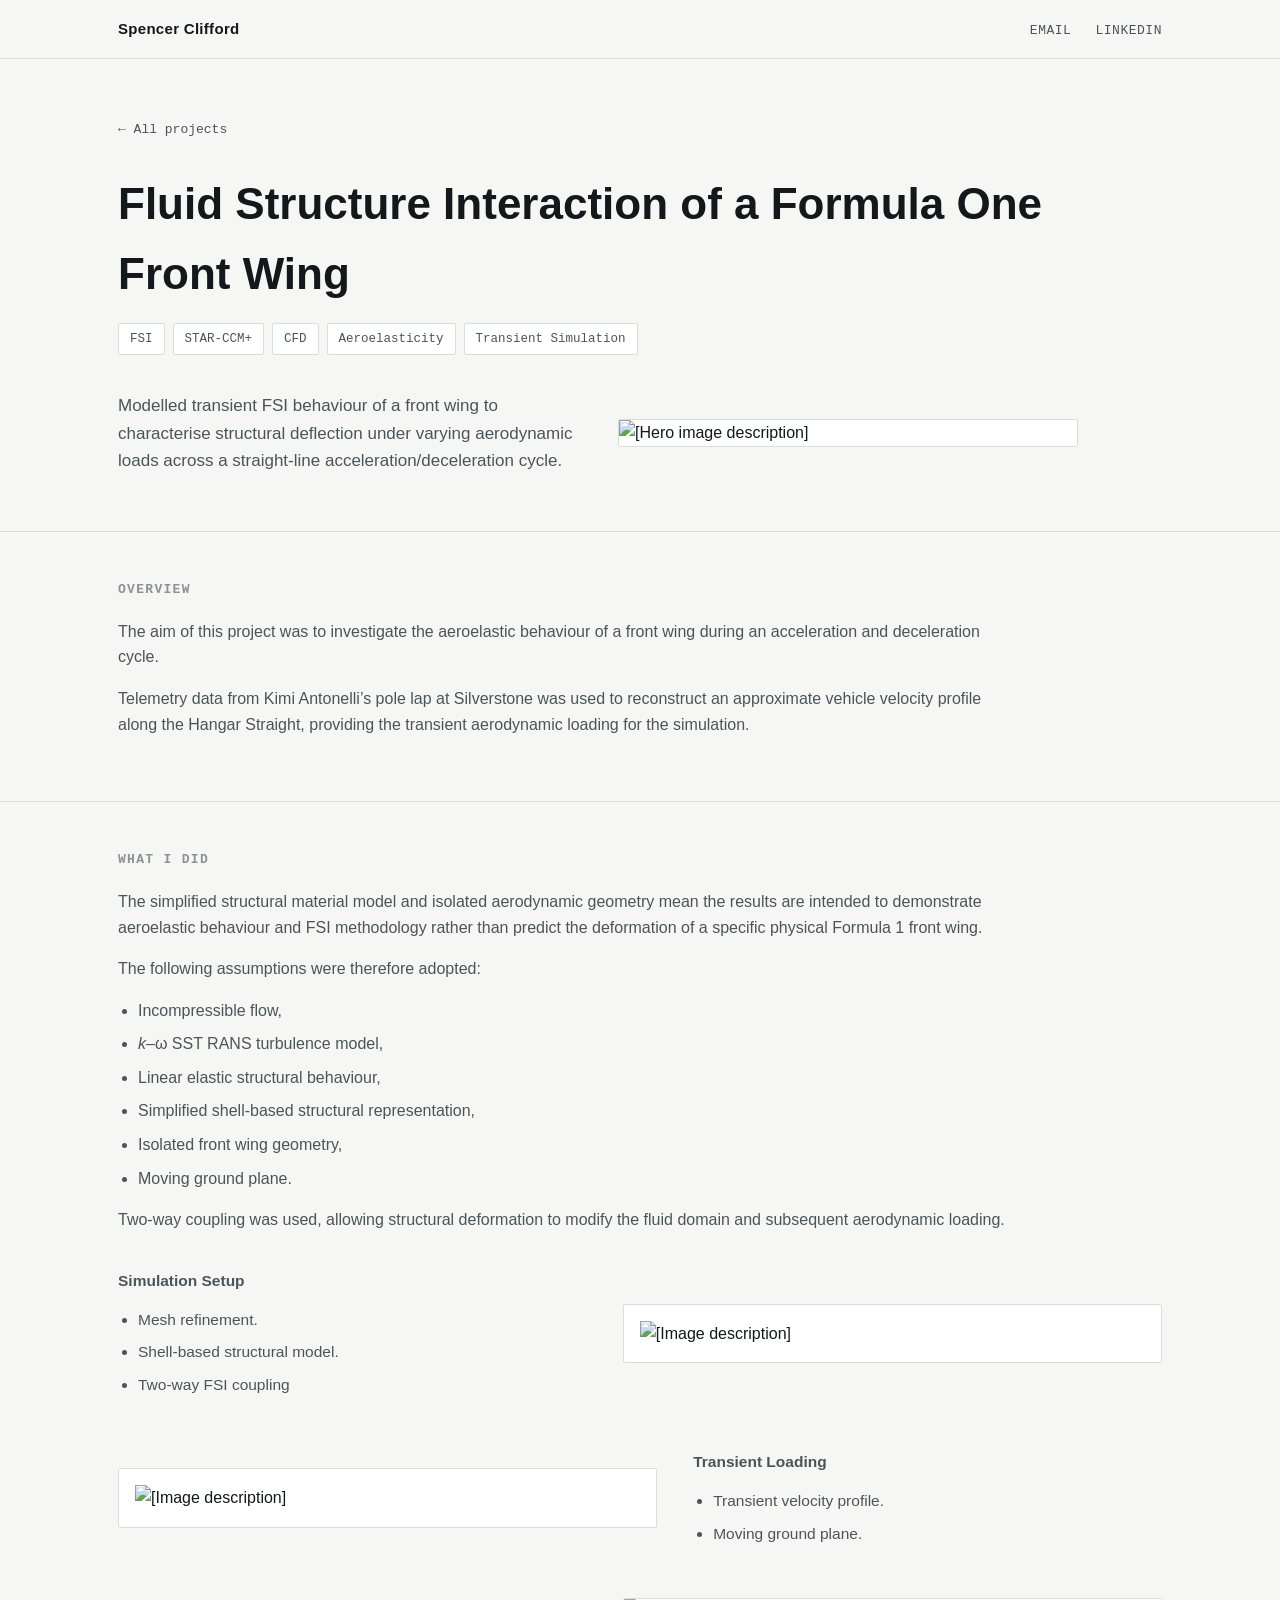
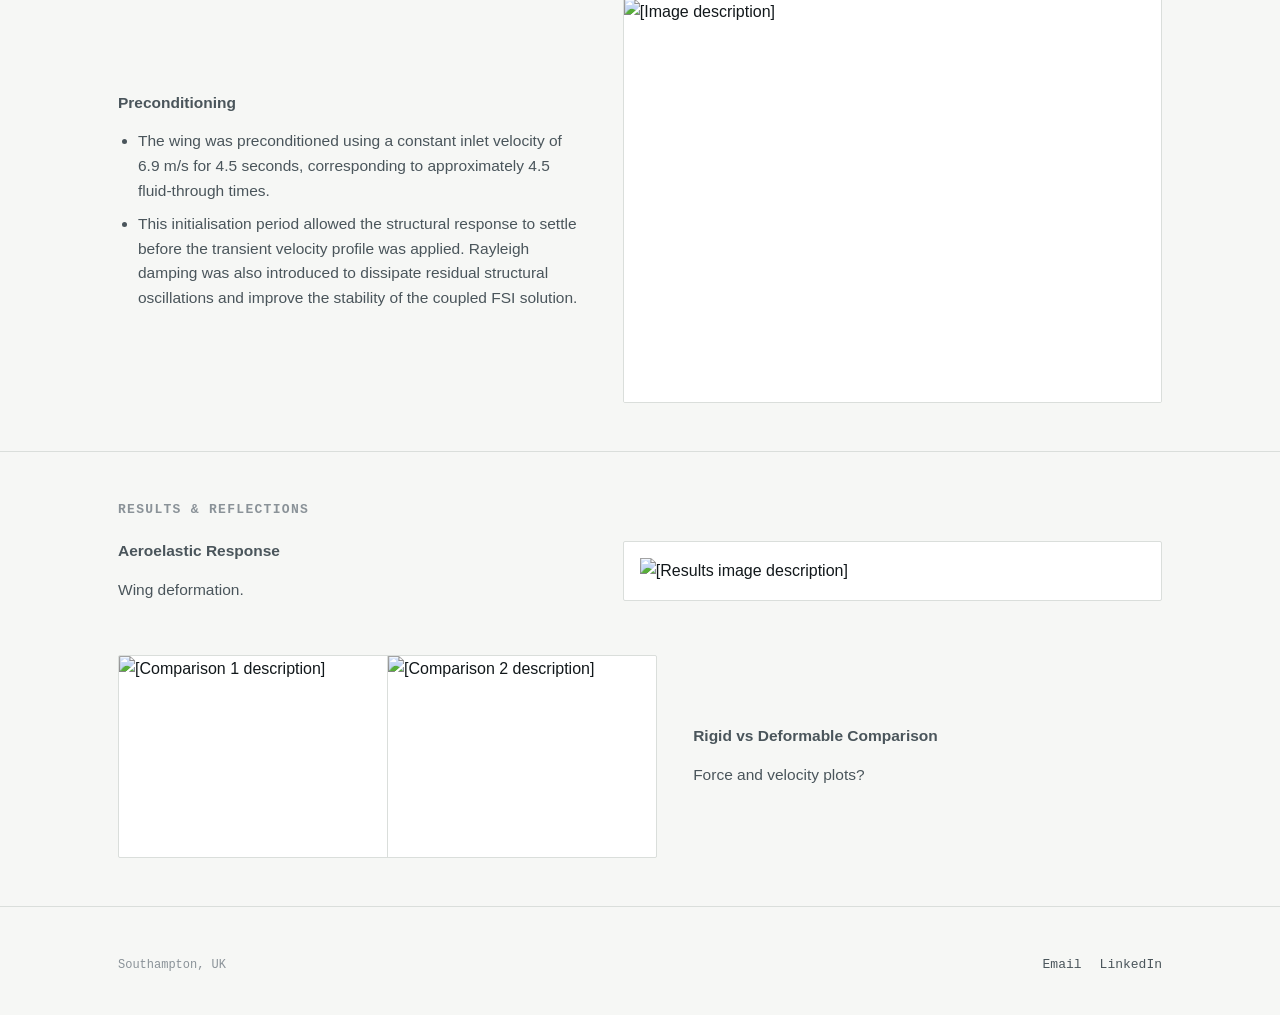
==== commit f32d2953: "Formatting and added projects" ====
--- a/projects/fsi-simulation.html
+++ b/projects/fsi-simulation.html
@@ -15,7 +15,8 @@
   <nav class="nav">
     <a class="brand" href="../index.html">Spencer Clifford</a>
     <ul>
-      <li><a class="navlink" href="../index.html#contact">Contact</a></li>
+      <li><a class="navlink" href="mailto:spencercliff@outlook.com">Email</a></li>
+      <li><a class="navlink" href="https://www.linkedin.com/in/spencer-clifford-a9a037270" target="_blank" rel="noopener">LinkedIn</a></li>
     </ul>
   </nav>
 </header>
@@ -26,8 +27,10 @@
     <h1>Fluid Structure Interaction of a Formula One Front Wing</h1>
     <div class="tags">
       <span class="tag">FSI</span>
-      <span class="tag">Star-CCM+</span>
-      <span class="tag">Simulation</span>
+      <span class="tag">STAR-CCM+</span>
+      <span class="tag">CFD</span>
+      <span class="tag">Aeroelasticity</span>
+      <span class="tag">Transient Simulation</span>
     </div>
 
     <div class="hero-flex">
@@ -67,30 +70,46 @@
     <div class="story">
 
       <!-- Story Block 1 (Image Right) -->
+
       <div class="story-block reverse">
         <div class="story-media fit-content">
           <img src="../images/[step-1-image.png]" alt="[Image description]">
         </div>
         <div class="story-text">
-          <p><b>Preconditioning</b></p>
+          <p><b>Simulation Setup</b></p>
             <ul> 
-              <li>The wing was preconditioned using a constant inlet velocity of 6.9 m/s for 3 seconds, corresponding to approximately three fluid-through times.</li>
-              <li>This initialisation period allowed the structural response to settle before the transient velocity profile was applied. Rayleigh damping was also introduced to dissipate residual structural oscillations and improve the stability of the coupled FSI solution.</li>
+              <li>Mesh refinement.</li>
+              <li>Shell-based structural model.</li>
+              <li>Two-way FSI coupling</li>
+            </ul>
+        </div>
+      </div>
+
+
+      <div class="story-block">
+        <div class="story-media fit-content">
+          <img src="../images/[step-1-image.png]" alt="[Image description]">
+        </div>
+        <div class="story-text">
+          <p><b>Transient Loading</b></p>
+            <ul> 
+              <li>Transient velocity profile.</li>
+              <li>Moving ground plane.</li>
             </ul>
         </div>
       </div>
 
       <!-- Story Block 2 (Image Left) -->
-      <div class="story-block">
+      <div class="story-block reverse">
         <div class="story-media">
           <img src="../images/[step-2-image.png]" alt="[Image description]">
         </div>
         <div class="story-text">
-          <p><b>[Subheading 2]</b></p>
-          <ul>
-            <li>[Key task or bullet point 1]</li>
-            <li>[Key task or bullet point 2]</li>
-          </ul>
+          <p><b>Preconditioning</b></p>
+            <ul> 
+              <li>The wing was preconditioned using a constant inlet velocity of 6.9 m/s for 4.5 seconds, corresponding to approximately 4.5 fluid-through times.</li>
+              <li>This initialisation period allowed the structural response to settle before the transient velocity profile was applied. Rayleigh damping was also introduced to dissipate residual structural oscillations and improve the stability of the coupled FSI solution.</li>
+            </ul>
         </div>
       </div>
 
@@ -109,7 +128,8 @@
           <img src="../images/[results-image.jpg]" alt="[Results image description]">
         </div>
         <div class="story-text">
-          <p>[Summary of outcome, findings, performance improvements, or lessons learned.]</p>
+          <p><b>Aeroelastic Response</b></p>
+          <p>Wing deformation.</p>
         </div>
       </div>
 
@@ -120,7 +140,8 @@
           <img src="../images/[comparison-2.jpg]" alt="[Comparison 2 description]">
         </div>
         <div class="story-text">
-          <p>[Conclusions and next steps or future applications.]</p>
+          <p><b>Rigid vs Deformable Comparison</b></p>
+          <p>Force and velocity plots?</p>
         </div>
       </div>
 
--- a/style.css
+++ b/style.css
@@ -83,88 +83,52 @@
 .hero h1{ font-size:clamp(40px, 7vw, 66px); font-weight:800; margin-bottom:14px; }
 .hero .lede { font-family: 'IBM Plex Sans', sans-serif; font-size: clamp(18px, 2vw, 20px); color: var(--ink-soft); max-width: 1200px; }
 
-/* ---------- Project carousel ---------- */
-.grid-section{ padding:28px 0 88px; }
-
-.carousel-track{
+/* ---------- Project list (single-column, isolated blocks) ---------- */
+.grid-section{ padding:8px 0 88px; }
+
+.project-list{
   display:flex;
-  gap:20px;
-  overflow-x:auto;
-  scroll-snap-type:x mandatory;
-  scroll-behavior:smooth;
-  margin-top:2;
-  padding-top:2px;
-  padding-bottom:14px;
-  padding-left:max(28px, calc(50vw - (var(--wrap) / 2)));
-  padding-right:max(28px, calc(50vw - (var(--wrap) / 2)));
-  scrollbar-width:thin;
-  scrollbar-color:var(--line) transparent;
-}
-.carousel-track::-webkit-scrollbar{ height:6px; }
-.carousel-track::-webkit-scrollbar-thumb{ background:var(--line); border-radius:6px; }
-.carousel-track::-webkit-scrollbar-thumb:hover{ background:var(--accent); }
-
-.carousel-controls{
-  display:flex;
-  align-items:center;
-  justify-content:center;
-  gap:18px;
-  margin-top:12px;
-}
-
-.carousel-btn{
-  flex:0 0 auto;
-  width:40px; height:40px;
-  border-radius:50%;
+  flex-direction:column;
+  gap:24px;
+}
+
+.project-row{
+  display:grid;
+  grid-template-columns:2fr 3fr;
+  align-items:stretch;
   border:1px solid var(--line);
-  background:var(--bg-panel);
-  color:var(--ink);
-  font-family:'JetBrains Mono', monospace;
-  font-size:18px;
-  line-height:1;
-  cursor:pointer;
-  display:flex; align-items:center; justify-content:center;
-  transition:border-color .15s ease, color .15s ease, opacity .15s ease;
-}
-.carousel-btn:hover{ border-color:var(--accent); color:var(--accent); }
-.carousel-btn:disabled{ opacity:0.35; cursor:default; }
-.carousel-btn:disabled:hover{ border-color:var(--line); color:var(--ink); }
-
-.carousel-dots{
-  display:flex; align-items:center; gap:8px;
-}
-.carousel-dots .dot{
-  width:7px; height:7px; border-radius:50%;
-  border:1px solid var(--ink-faint);
-  background:transparent;
-  padding:0; cursor:pointer;
-  transition:background .15s ease, border-color .15s ease, transform .15s ease;
-}
-.carousel-dots .dot:hover{ border-color:var(--accent); }
-.carousel-dots .dot.active{
-  background:var(--accent); border-color:var(--accent); transform:scale(1.2);
-}
-
-.project-card{
-  display:block;
-  flex:0 0 clamp(250px, 78vw, 340px);
-  scroll-snap-align:start;
+  border-radius:6px;
+  background:var(--bg-panel);
+  overflow:hidden;
   text-decoration:none;
-  border:1px solid var(--line);
-  background:var(--bg-panel);
-  border-radius:var(--radius);
+  box-shadow:0 1px 2px rgba(18,24,27,0.04);
+  opacity:0;
+  transform:translateY(28px);
+  transition:border-color .2s ease, box-shadow .2s ease, transform .2s ease,
+             opacity .6s ease, transform .6s ease;
+}
+.project-row.in-view{
+  opacity:1;
+  transform:translateY(0);
+}
+@media (prefers-reduced-motion: reduce){
+  .project-row{ opacity:1; transform:none; transition:border-color .2s ease, box-shadow .2s ease; }
+}
+
+/* Optional: add class="project-row reverse" on any individual row to flip its image to the right */
+.project-row.reverse{ grid-template-columns:2fr 3fr; }
+.project-row.reverse .row-media{ order:2; }
+.project-row.reverse .row-body{ order:1; }
+
+.row-media{
+  min-height:280px;
   overflow:hidden;
-  transition:border-color .15s ease, transform .15s ease;
-}
-.project-card:hover{ border-color:var(--accent); transform:translateY(-2px); }
-.card-thumb{
-  aspect-ratio:16/10;
   background:
     repeating-linear-gradient(45deg, var(--accent-soft), var(--accent-soft) 10px, #eef4f5 10px, #eef4f5 20px);
   display:flex; align-items:center; justify-content:center;
-  border-bottom:1px solid var(--line);
-}
-.card-thumb span{
+}
+.row-media img{ width:100%; height:100%; object-fit:cover; display:block; transition:transform .35s ease; }
+.row-media span{
   font-family:'JetBrains Mono', monospace;
   font-size:12px; color:var(--ink-faint);
   background:var(--bg-panel);
@@ -172,19 +136,41 @@
   border:1px solid var(--line);
   border-radius:var(--radius);
 }
-.card-body{ padding:20px 22px 22px; }
-.card-body .tags{ display:flex; flex-wrap:wrap; gap:6px; margin-bottom:10px; }
-.card-body .tag{
+
+.row-body{ padding:40px 44px; display:flex; flex-direction:column; justify-content:center; }
+.row-body h3{ font-size:26px; margin-bottom:14px; line-height:1.25; transition:color .15s ease; }
+.row-body .tags{ display:flex; flex-wrap:wrap; gap:6px; margin-bottom:16px; }
+.row-body .tag{
   font-size:11.5px; font-family:'JetBrains Mono', monospace;
   padding:3px 8px; background:var(--bg); border:1px solid var(--line);
   border-radius:var(--radius); color:var(--ink-soft);
 }
-.card-body h3{ font-size:19px; margin-bottom:8px; }
-.card-body p{ margin:0; font-size:14.5px; color:var(--ink-soft); }
-.card-status{
-  display:inline-block; margin-top:12px;
+.row-body p{ margin:0; font-size:15.5px; color:var(--ink-soft); }
+.row-status{
+  display:inline-block; margin-top:16px;
   font-family:'JetBrains Mono', monospace; font-size:11.5px;
   color:var(--accent); text-transform:uppercase; letter-spacing:0.05em;
+}
+
+.project-row:hover{
+  border-color:var(--accent);
+  box-shadow:0 10px 20px rgba(18,24,27,0.09);
+  transform:translateY(-3px);
+}
+.project-row:hover h3{ color:var(--accent); }
+.project-row:hover .row-media img{ transform:scale(1.03); }
+
+@media (max-width: 820px){
+  .project-row,
+  .project-row.reverse{
+    grid-template-columns:1fr;
+  }
+  .row-media{ aspect-ratio:16/10; min-height:0; }
+  .project-row .row-media,
+  .project-row.reverse .row-media{ order:1; }
+  .project-row .row-body,
+  .project-row.reverse .row-body{ order:2; }
+  .row-body{ padding:28px 26px; }
 }
 
 /* ---------- Project detail page ---------- */
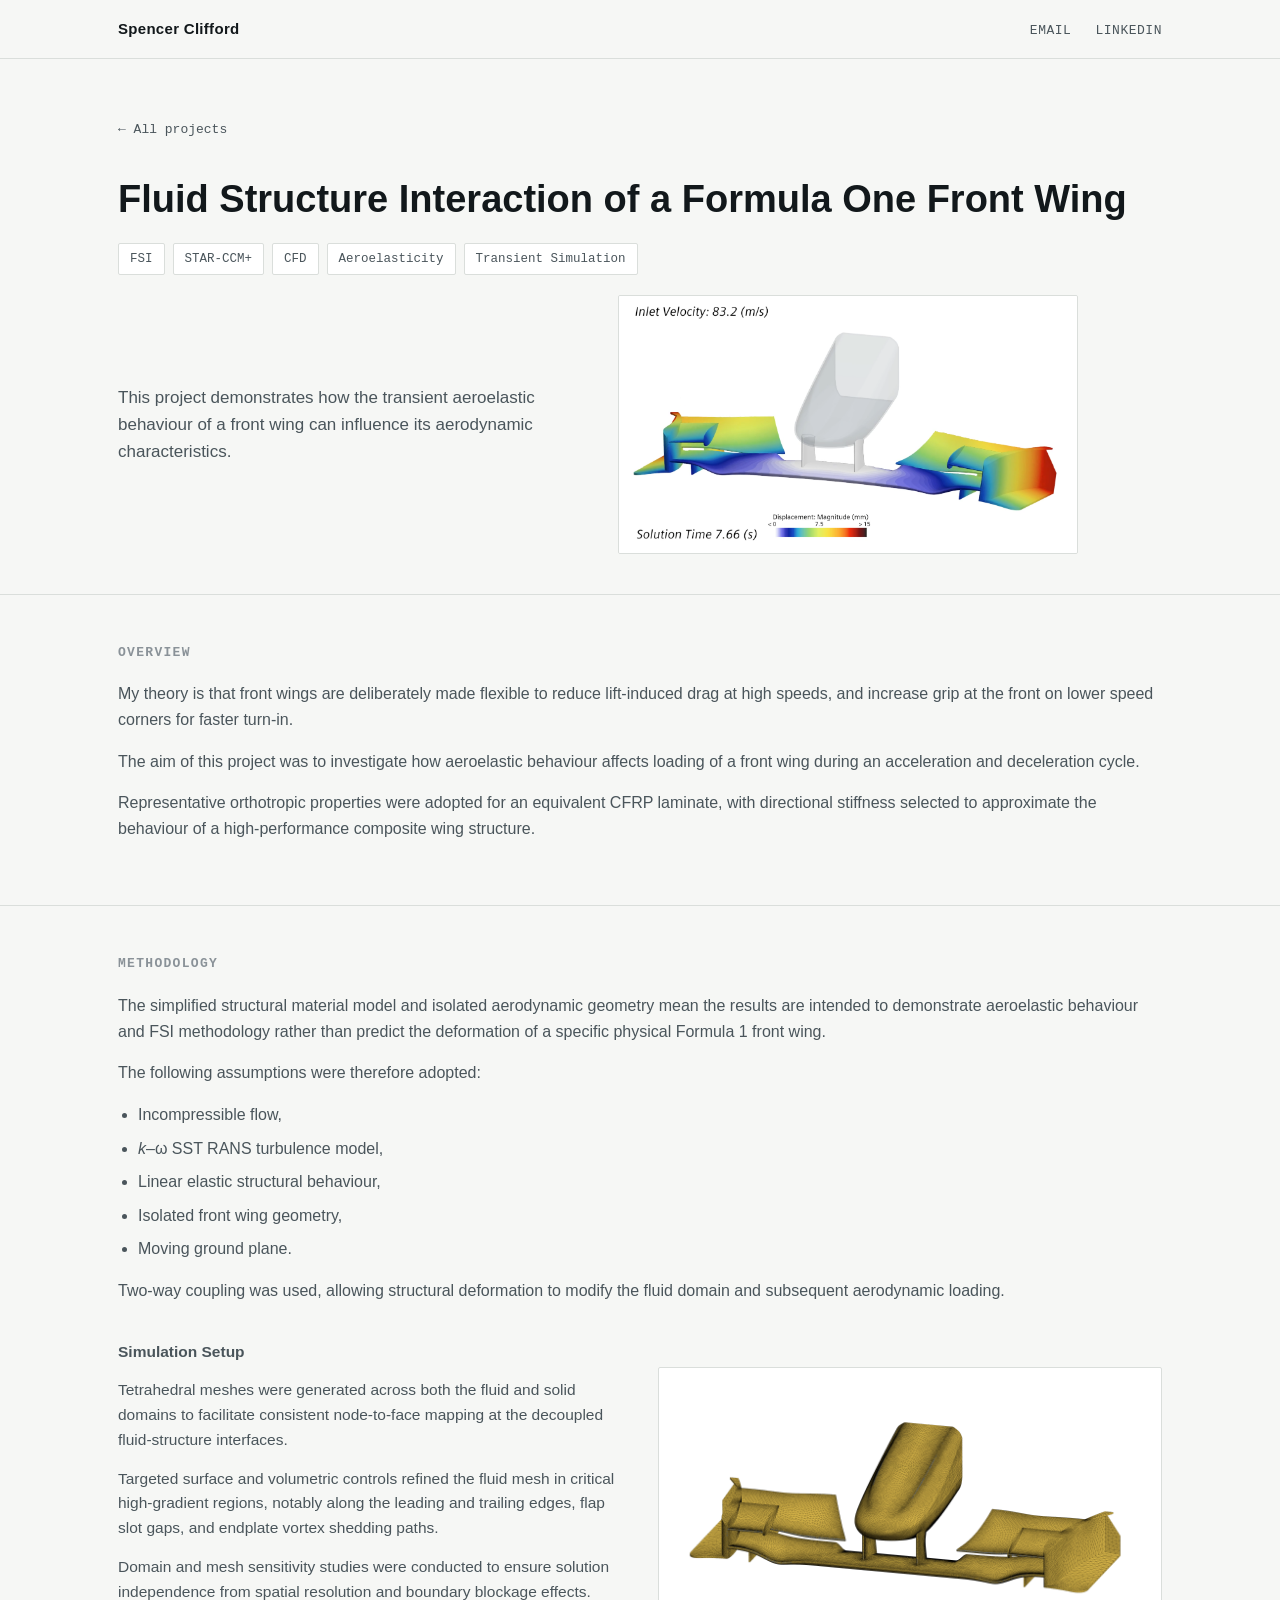
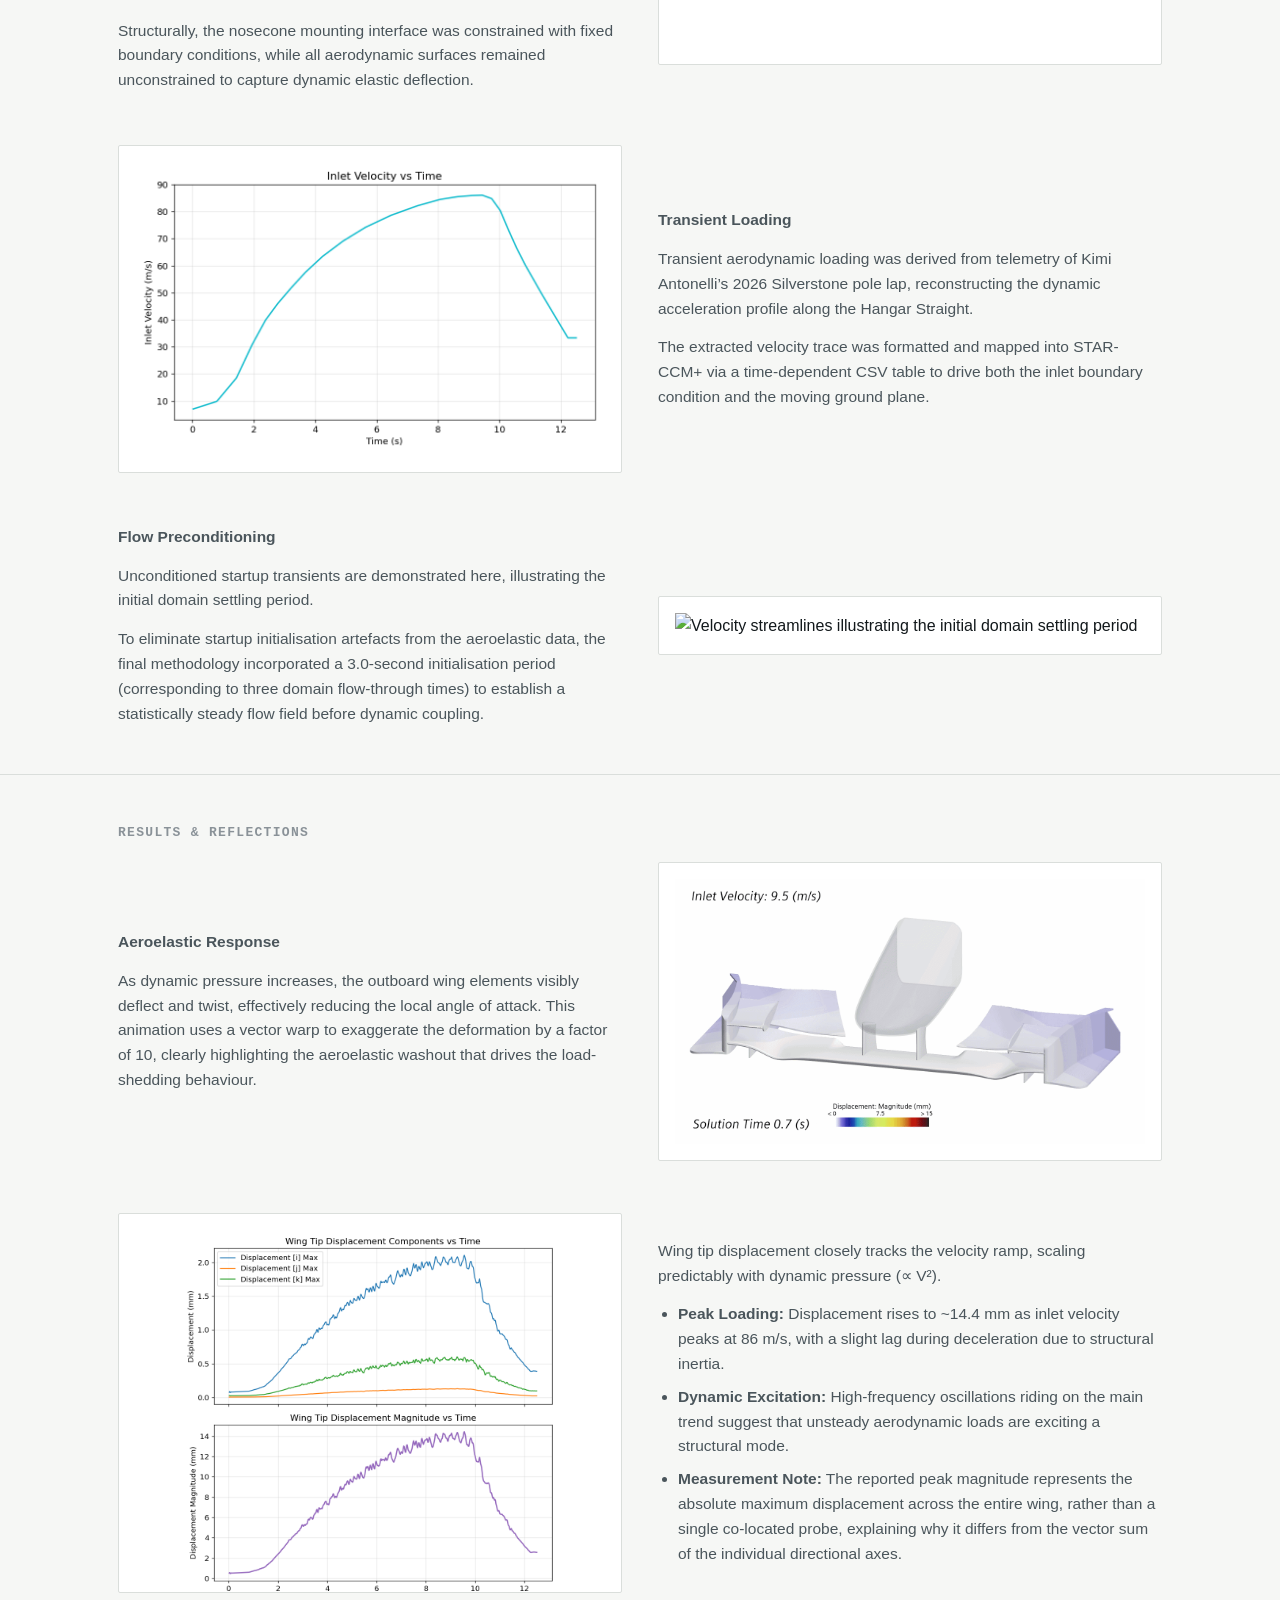
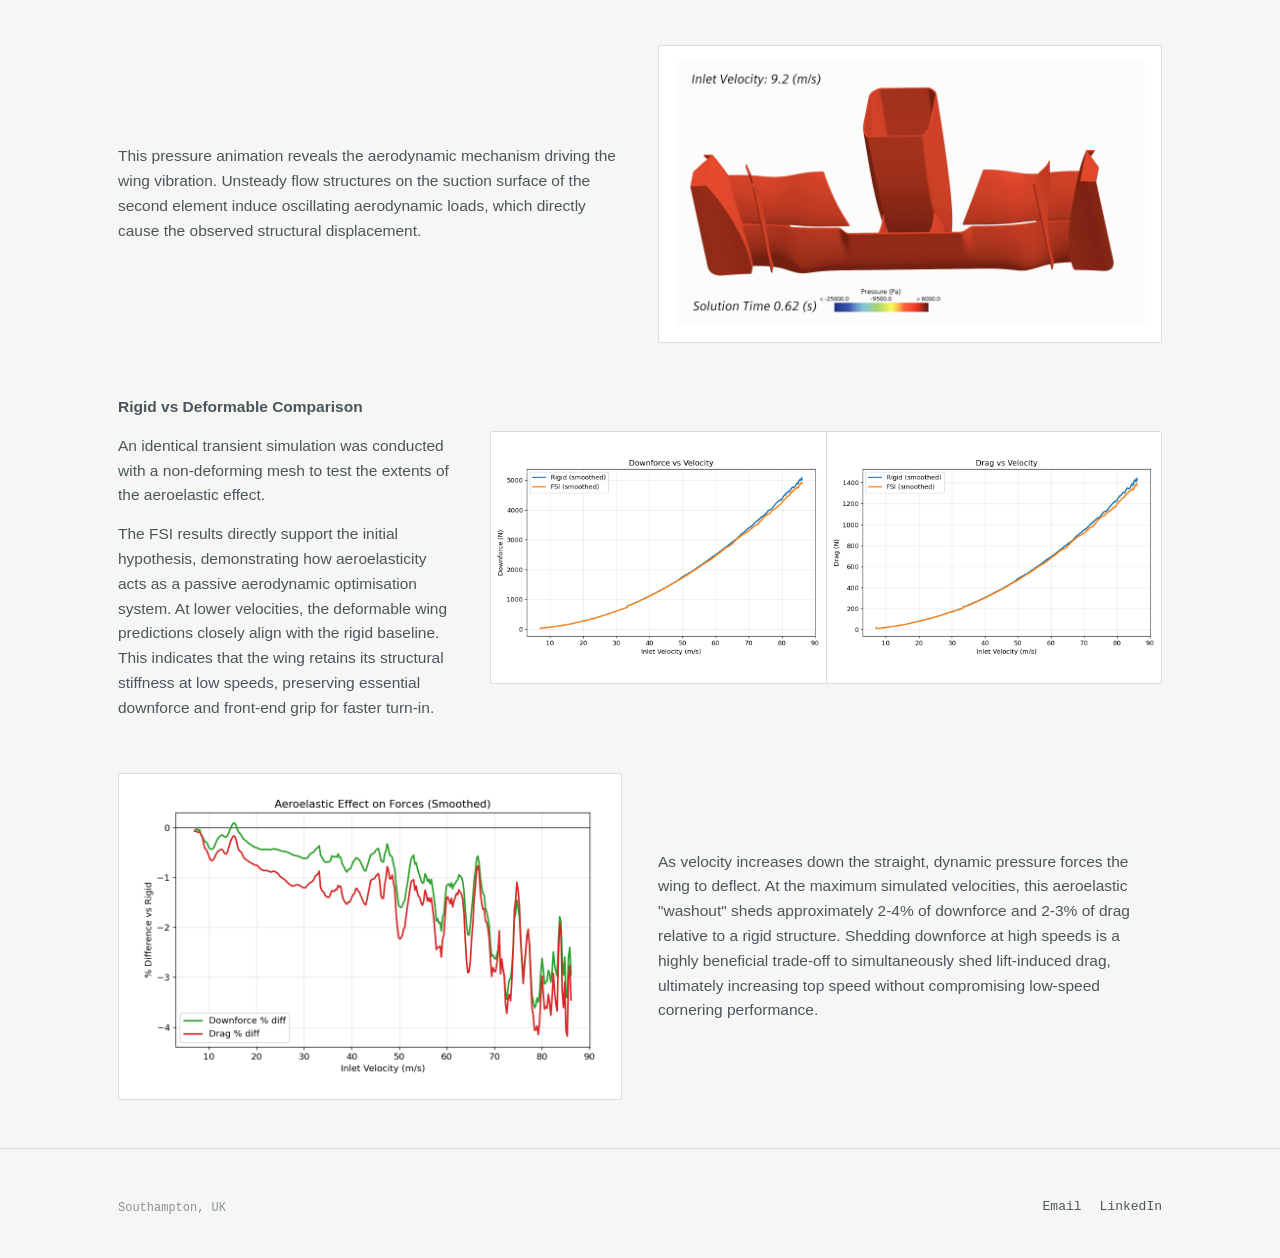
==== commit 6493e5b3: "'Refinements'" ====
--- a/projects/fsi-simulation.html
+++ b/projects/fsi-simulation.html
@@ -34,8 +34,8 @@
     </div>
 
     <div class="hero-flex">
-      <p class="lede">Modelled transient FSI behaviour of a front wing to characterise structural deflection under varying aerodynamic loads across a straight-line acceleration/deceleration cycle.</p>
-      <img class="hero-diagram" src="../images/[hero-image.jpg]" alt="[Hero image description]">
+      <p class="lede"> This project demonstrates how the transient aeroelastic behaviour of a front wing can influence its aerodynamic characteristics.</p>
+      <img class="hero-diagram" src="../images/FSI/FSI_cover3.png" alt="CFD visualization of a Formula 1 front wing under aerodynamic load">
     </div>
   </div>
 </section>
@@ -44,15 +44,16 @@
   <div class="wrap">
     <h2>Overview</h2>
     <div class="body">
-      <p>The aim of this project was to investigate the aeroelastic behaviour of a front wing during an acceleration and deceleration cycle.</p>
-      <p>Telemetry data from Kimi Antonelli’s pole lap at Silverstone was used to reconstruct an approximate vehicle velocity profile along the Hangar Straight, providing the transient aerodynamic loading for the simulation.</p>
+      <p>My theory is that front wings are deliberately made flexible to reduce lift-induced drag at high speeds, and increase grip at the front on lower speed corners for faster turn-in.</p>
+      <p>The aim of this project was to investigate how aeroelastic behaviour affects loading of a front wing during an acceleration and deceleration cycle.</p>
+      <p>Representative orthotropic properties were adopted for an equivalent CFRP laminate, with directional stiffness selected to approximate the behaviour of a high-performance composite wing structure.</p>
     </div>
   </div>
 </section>
 
 <section class="detail-section">
   <div class="wrap">
-    <h2>What I Did</h2>
+    <h2>Methodology</h2>
     <div class="body" style="margin-bottom:36px;">
       <p>The simplified structural material model and isolated aerodynamic geometry mean the results are intended to demonstrate aeroelastic behaviour and FSI methodology rather than predict the deformation of a specific physical Formula 1 front wing.</p>
       <p>The following assumptions were therefore adopted:</p>
@@ -60,7 +61,6 @@
           <li>Incompressible flow,</li>
           <li><i>k</i>–ω SST RANS turbulence model,</li>
           <li>Linear elastic structural behaviour,</li>
-          <li>Simplified shell-based structural representation,</li>
           <li>Isolated front wing geometry,</li>
           <li>Moving ground plane.</li>
         </ul>
@@ -69,47 +69,42 @@
 
     <div class="story">
 
-      <!-- Story Block 1 (Image Right) -->
+      <!-- Story Block 1 (Image Right - Stacked Meshes) -->
 
       <div class="story-block reverse">
         <div class="story-media fit-content">
-          <img src="../images/[step-1-image.png]" alt="[Image description]">
+          <!-- Stack your two mesh images here -->
+          <img src="../images/FSI/fluidMesh.png" alt="Tetrahedral fluid domain mesh highlighting refinement regions">
         </div>
         <div class="story-text">
           <p><b>Simulation Setup</b></p>
-            <ul> 
-              <li>Mesh refinement.</li>
-              <li>Shell-based structural model.</li>
-              <li>Two-way FSI coupling</li>
-            </ul>
+          <p>Tetrahedral meshes were generated across both the fluid and solid domains to facilitate consistent node-to-face mapping at the decoupled fluid-structure interfaces.</p>
+          <p>Targeted surface and volumetric controls refined the fluid mesh in critical high-gradient regions, notably along the leading and trailing edges, flap slot gaps, and endplate vortex shedding paths.</p>
+          <p>Domain and mesh sensitivity studies were conducted to ensure solution independence from spatial resolution and boundary blockage effects.</p>
+          <p>Structurally, the nosecone mounting interface was constrained with fixed boundary conditions, while all aerodynamic surfaces remained unconstrained to capture dynamic elastic deflection.</p>
         </div>
       </div>
 
 
       <div class="story-block">
         <div class="story-media fit-content">
-          <img src="../images/[step-1-image.png]" alt="[Image description]">
+          <img src="../images/FSI/fig_fsi_inlet_velocity_vs_time.png" alt="Graph showing the dynamic acceleration profile of inlet velocity versus time">
         </div>
         <div class="story-text">
           <p><b>Transient Loading</b></p>
-            <ul> 
-              <li>Transient velocity profile.</li>
-              <li>Moving ground plane.</li>
-            </ul>
+          <p>Transient aerodynamic loading was derived from telemetry of Kimi Antonelli’s 2026 Silverstone pole lap, reconstructing the dynamic acceleration profile along the Hangar Straight.</p>
+          <p>The extracted velocity trace was formatted and mapped into STAR-CCM+ via a time-dependent CSV table to drive both the inlet boundary condition and the moving ground plane.</p>
         </div>
       </div>
 
-      <!-- Story Block 2 (Image Left) -->
       <div class="story-block reverse">
-        <div class="story-media">
-          <img src="../images/[step-2-image.png]" alt="[Image description]">
+        <div class="story-media fit-content reverse">
+          <img src="../images/FSI/StreamlineAnimation.gif" alt="Velocity streamlines illustrating the initial domain settling period">
         </div>
         <div class="story-text">
-          <p><b>Preconditioning</b></p>
-            <ul> 
-              <li>The wing was preconditioned using a constant inlet velocity of 6.9 m/s for 4.5 seconds, corresponding to approximately 4.5 fluid-through times.</li>
-              <li>This initialisation period allowed the structural response to settle before the transient velocity profile was applied. Rayleigh damping was also introduced to dissipate residual structural oscillations and improve the stability of the coupled FSI solution.</li>
-            </ul>
+          <p><b>Flow Preconditioning</b></p>
+          <p>Unconditioned startup transients are demonstrated here, illustrating the initial domain settling period.</p>
+          <p>To eliminate startup initialisation artefacts from the aeroelastic data, the final methodology incorporated a 3.0-second initialisation period (corresponding to three domain flow-through times) to establish a statistically steady flow field before dynamic coupling.</p>
         </div>
       </div>
 
@@ -122,28 +117,60 @@
     <h2>Results &amp; Reflections</h2>
     <div class="story">
 
-      <!-- Story Block 3 (Results) -->
       <div class="story-block reverse">
         <div class="story-media fit-content">
-          <img src="../images/[results-image.jpg]" alt="[Results image description]">
+          <img src="../images/FSI/DisplacementAnimation3.gif" alt="Animation demonstrating the structural displacement of the front wing">
         </div>
         <div class="story-text">
           <p><b>Aeroelastic Response</b></p>
-          <p>Wing deformation.</p>
+          <p>As dynamic pressure increases, the outboard wing elements visibly deflect and twist, effectively reducing the local angle of attack. This animation uses a vector warp to exaggerate the deformation by a factor of 10, clearly highlighting the aeroelastic washout that drives the load-shedding behaviour.</p>
         </div>
       </div>
 
-      <!-- Side-by-Side Comparison Media Block -->
       <div class="story-block">
+        <div class="story-media fit-content">
+          <img src="../images/FSI/fig_fsi_displacement_vs_time.png" alt="Graph plotting wing tip displacement components and magnitude versus time">
+        </div>
+        <div class="story-text">
+          <p>Wing tip displacement closely tracks the velocity ramp, scaling predictably with dynamic pressure (∝ V²).</p>
+            <ul class="scannable-list">
+              <li><strong>Peak Loading:</strong> Displacement rises to ~14.4 mm as inlet velocity peaks at 86 m/s, with a slight lag during deceleration due to structural inertia.</li>
+              <li><strong>Dynamic Excitation:</strong> High-frequency oscillations riding on the main trend suggest that unsteady aerodynamic loads are exciting a structural mode.</li>
+              <li><strong>Measurement Note:</strong> The reported peak magnitude represents the absolute maximum displacement across the entire wing, rather than a single co-located probe, explaining why it differs from the vector sum of the individual directional axes.</li>
+            </ul>
+        </div>
+      </div>
+
+      <div class="story-block reverse">
+        <div class="story-media fit-content reverse">
+          <img src="../images/FSI/PressureAnimation.gif" alt="Pressure contour animation on the suction surface of the wing elements">
+        </div>
+        <div class="story-text">
+          <p>This pressure animation reveals the aerodynamic mechanism driving the wing vibration. Unsteady flow structures on the suction surface of the second element induce oscillating aerodynamic loads, which directly cause the observed structural displacement.</p>
+        </div>
+      </div>
+
+      <div class="story-block reverse">
         <div class="story-media two-up">
-          <img src="../images/[comparison-1.jpg]" alt="[Comparison 1 description]">
-          <img src="../images/[comparison-2.jpg]" alt="[Comparison 2 description]">
+          <img src="../images/FSI/fig_downforce_vs_velocity.png" alt="Graph comparing downforce generation between rigid and deformable wings">
+          <img src="../images/FSI/fig_drag_vs_velocity.png" alt="Graph comparing drag generation between rigid and deformable wings">
         </div>
         <div class="story-text">
           <p><b>Rigid vs Deformable Comparison</b></p>
-          <p>Force and velocity plots?</p>
+          <p>An identical transient simulation was conducted with a non-deforming mesh to test the extents of the aeroelastic effect.</p>
+          <p>The FSI results directly support the initial hypothesis, demonstrating how aeroelasticity acts as a passive aerodynamic optimisation system. At lower velocities, the deformable wing predictions closely align with the rigid baseline. This indicates that the wing retains its structural stiffness at low speeds, preserving essential downforce and front-end grip for faster turn-in.</p>
         </div>
       </div>
+
+      <div class="story-block">
+        <div class="story-media fit-content">
+          <img src="../images/FSI/fig_pct_difference_vs_velocity.png" alt="Graph showing the percentage difference in forces due to the aeroelastic effect">
+        </div>
+        <div class="story-text">
+          <p>As velocity increases down the straight, dynamic pressure forces the wing to deflect. At the maximum simulated velocities, this aeroelastic "washout" sheds approximately 2-4% of downforce and 2-3% of drag relative to a rigid structure. Shedding downforce at high speeds is a highly beneficial trade-off to simultaneously shed lift-induced drag, ultimately increasing top speed without compromising low-speed cornering performance.</p>
+        </div>
+      </div>
+
 
     </div>
   </div>
--- a/style.css
+++ b/style.css
@@ -1,8 +1,3 @@
-/* ==========================================================================
-   Portfolio template — shared stylesheet
-   Used by index.html and every page in /projects/
-   ========================================================================== */
-
 :root{
   --bg:#f6f7f5;
   --bg-panel:#ffffff;
@@ -41,7 +36,6 @@
 
 .wrap{ max-width:var(--wrap); margin:0 auto; padding:0 28px; }
 
-/* ---------- Header ---------- */
 header.site{
   position:sticky; top:0; z-index:50;
   background:rgba(246,247,245,0.92);
@@ -66,12 +60,11 @@
   letter-spacing: 0.04em;
   text-transform: uppercase; 
   color: var(--ink-soft);
-  font-family: 'IBM Plex Mono', monospace; /* Changed from JetBrains Mono */
+  font-family: 'IBM Plex Mono', monospace;
   transition: color .15s ease;
 }
 .nav a.navlink:hover{ color:var(--accent); }
 
-/* ---------- Hero (homepage) ---------- */
 .hero{ padding:58px 0 28px; border-bottom:1px solid var(--line); }
 .eyebrow{
   font-family:'JetBrains Mono', monospace;
@@ -80,21 +73,20 @@
   display:flex; align-items:center; gap:10px;
 }
 .eyebrow::before{ content:''; display:inline-block; width:18px; height:1px; background:var(--accent); }
-.hero h1{ font-size:clamp(40px, 7vw, 66px); font-weight:800; margin-bottom:14px; }
-.hero .lede { font-family: 'IBM Plex Sans', sans-serif; font-size: clamp(18px, 2vw, 20px); color: var(--ink-soft); max-width: 1200px; }
-
-/* ---------- Project list (single-column, isolated blocks) ---------- */
+.hero h1{ font-size: 56px; font-weight:800; margin-bottom:14px; }
+.hero .lede { font-family: 'IBM Plex Sans', sans-serif; font-size: 19px; color: var(--ink-soft); max-width: 65ch; }
+
 .grid-section{ padding:8px 0 88px; }
 
 .project-list{
   display:flex;
   flex-direction:column;
-  gap:24px;
+  gap:10px;
 }
 
 .project-row{
   display:grid;
-  grid-template-columns:2fr 3fr;
+  grid-template-columns: minmax(180px, 2fr) 3fr;
   align-items:stretch;
   border:1px solid var(--line);
   border-radius:6px;
@@ -115,13 +107,13 @@
   .project-row{ opacity:1; transform:none; transition:border-color .2s ease, box-shadow .2s ease; }
 }
 
-/* Optional: add class="project-row reverse" on any individual row to flip its image to the right */
-.project-row.reverse{ grid-template-columns:2fr 3fr; }
+.project-row.reverse{ grid-template-columns: 3fr minmax(180px, 2fr); }
 .project-row.reverse .row-media{ order:2; }
 .project-row.reverse .row-body{ order:1; }
 
 .row-media{
-  min-height:280px;
+  min-height:170px;
+  max-height:240px;
   overflow:hidden;
   background:
     repeating-linear-gradient(45deg, var(--accent-soft), var(--accent-soft) 10px, #eef4f5 10px, #eef4f5 20px);
@@ -137,18 +129,18 @@
   border-radius:var(--radius);
 }
 
-.row-body{ padding:40px 44px; display:flex; flex-direction:column; justify-content:center; }
-.row-body h3{ font-size:26px; margin-bottom:14px; line-height:1.25; transition:color .15s ease; }
-.row-body .tags{ display:flex; flex-wrap:wrap; gap:6px; margin-bottom:16px; }
+.row-body{ padding:20px 32px; display:flex; flex-direction:column; justify-content:center; }
+.row-body h3{ font-size:19px; margin-bottom:8px; line-height:1.25; transition:color .15s ease; }
+.row-body .tags{ display:flex; flex-wrap:wrap; gap:6px; margin-bottom:10px; }
 .row-body .tag{
-  font-size:11.5px; font-family:'JetBrains Mono', monospace;
-  padding:3px 8px; background:var(--bg); border:1px solid var(--line);
+  font-size:11px; font-family:'JetBrains Mono', monospace;
+  padding:2px 7px; background:var(--bg); border:1px solid var(--line);
   border-radius:var(--radius); color:var(--ink-soft);
 }
-.row-body p{ margin:0; font-size:15.5px; color:var(--ink-soft); }
+.row-body p{ margin:0; font-size:14px; color:var(--ink-soft); max-width:65ch; }
 .row-status{
-  display:inline-block; margin-top:16px;
-  font-family:'JetBrains Mono', monospace; font-size:11.5px;
+  display:inline-block; margin-top:8px;
+  font-family:'JetBrains Mono', monospace; font-size:11px;
   color:var(--accent); text-transform:uppercase; letter-spacing:0.05em;
 }
 
@@ -160,20 +152,6 @@
 .project-row:hover h3{ color:var(--accent); }
 .project-row:hover .row-media img{ transform:scale(1.03); }
 
-@media (max-width: 820px){
-  .project-row,
-  .project-row.reverse{
-    grid-template-columns:1fr;
-  }
-  .row-media{ aspect-ratio:16/10; min-height:0; }
-  .project-row .row-media,
-  .project-row.reverse .row-media{ order:1; }
-  .project-row .row-body,
-  .project-row.reverse .row-body{ order:2; }
-  .row-body{ padding:28px 26px; }
-}
-
-/* ---------- Project detail page ---------- */
 .project-hero{ padding:56px 0 40px; border-bottom:1px solid var(--line); }
 .back-link{
   display:inline-flex; align-items:center; gap:6px;
@@ -181,21 +159,21 @@
   text-decoration:none; color:var(--ink-soft); margin-bottom:28px;
 }
 .back-link:hover{ color:var(--accent); }
-.project-hero h1{ font-size:clamp(30px, 5vw, 44px); margin-bottom:14px; }
+.project-hero h1{ font-size: 38px; margin-bottom:14px; }
 .project-hero .tags{ display:flex; flex-wrap:wrap; gap:8px; margin-bottom:20px; }
 .project-hero .tag{
   font-size:12.5px; font-family:'JetBrains Mono', monospace;
   padding:5px 11px; background:var(--bg-panel); border:1px solid var(--line);
   border-radius:var(--radius); color:var(--ink-soft);
 }
-.project-hero .lede{ font-size:17px; color:var(--ink-soft); }
+.project-hero .lede{ font-size:17px; color:var(--ink-soft); max-width:65ch; }
 .hero-flex{
   display:flex;
   align-items:center;
   gap:40px;
   margin-top:8px;
 }
-.hero-flex .lede{ flex:1 1 460; max-width:460px; }
+.hero-flex .lede{ flex:1 1 460px; max-width:460px; }
 .hero-flex .hero-diagram{
   flex:0 1 460px;
   width:460px;
@@ -204,10 +182,6 @@
   border-radius:var(--radius);
   background:#fff;
   margin-top:0;
-}
-@media (max-width: 720px){
-  .hero-flex{ flex-direction:column; }
-  .hero-flex .lede{ max-width:none; }
 }
 
 .detail-section{ padding:48px 0; border-bottom:1px solid var(--line); }
@@ -217,7 +191,7 @@
   text-transform:uppercase; letter-spacing:0.1em; color:var(--ink-faint);
   margin-bottom:18px;
 }
-.detail-section .body{ max-width:900px; color:var(--ink-soft); font-size:16px; }
+.detail-section .body{ color:var(--ink-soft); font-size:16px; }
 .detail-section .body p + p{ margin-top:14px; }
 .detail-section .body ul{ padding-left:20px; margin:14px 0 0; }
 .detail-section .body li + li{ margin-top:8px; }
@@ -228,7 +202,6 @@
   border:1px solid var(--line); border-radius:var(--radius); color:var(--ink-soft);
 }
 
-/* Image gallery / placeholders */
 .gallery{
   display:grid; grid-template-columns:repeat(2, 1fr); gap:16px;
 }
@@ -258,33 +231,56 @@
   object-fit:contain;
   display:block;
 }
-
-/* ---------- Story flow (image-led narrative, used inside detail sections) ---------- */
-/* A vertical sequence of image + text pairs, alternating sides, so an image
-   sits directly next to the part of the write-up it illustrates instead of
-   being grouped into a gallery at the end of the section. */
+.row-media.padded-img {
+  background: #ffffff !important;
+  padding: 0;
+}
+.row-media.padded-img img {
+  max-height: 130px;
+  max-width: 80%;
+  width: auto;
+  height: auto;
+  margin: auto;
+  object-fit: contain;
+}
+
 .story{
   display:flex;
   flex-direction:column;
   gap:52px;
 }
-.story-block{
+.story-block,
+.story-block.reverse{
   display:grid;
-  grid-template-columns:minmax(0,1.15fr) minmax(0,1fr);
+  grid-template-columns: 1fr 1fr;
   gap:36px;
   align-items:center;
 }
-.story-block.reverse{
-  grid-template-columns:minmax(0,1fr) minmax(0,1.15fr);
+.story-block:has(.story-media.two-up){
+  grid-template-columns: 2fr 1fr;
+}
+.story-block.reverse:has(.story-media.two-up){
+  grid-template-columns: 1fr 2fr;
 }
 .story-block.reverse > .story-media{ order:2; }
 .story-block.reverse > .story-text{ order:1; }
 
+/* Text-only blocks (no <img> in the markup at all) stretch full width.
+   Blocks that DO have an image keep the two-column layout, even if
+   that image hasn't been uploaded yet. */
+.story-block:not(:has(.story-media)){
+  grid-template-columns: 1fr;
+}
+.story-block:not(:has(.story-media)) .story-text{
+  max-width: none;
+}
+
 .story-media{
   border:1px solid var(--line);
   border-radius:var(--radius);
   overflow:hidden;
   background:var(--bg-panel);
+  max-height: 380px;
 }
 .story-media.fit-content {
   background: var(--bg-panel);
@@ -307,12 +303,13 @@
 .story-media img.img-shrink-65 {
   max-width: 65%;
 }
-.story-media img{
-  width:100%;
-  aspect-ratio:4/3;
-  object-fit:contain;
-  background:var(--bg-panel);
-  display:block;
+.story-media img {
+  width: 100%;
+  aspect-ratio: 4/3;
+  max-height: 380px;
+  object-fit: contain;
+  background: var(--bg-panel);
+  display: block;
 }
 .story-media .img-placeholder{
   width:100%;
@@ -337,25 +334,12 @@
   line-height:1.5;
 }
 
-.story-text{ color:var(--ink-soft); font-size:15.5px; }
+.story-text{ color:var(--ink-soft); font-size:15.5px; max-width:65ch; }
 .story-text p{ margin:0; }
 .story-text p + p{ margin-top:14px; }
 .story-text ul{ padding-left:20px; margin:14px 0 0; }
 .story-text li + li{ margin-top:8px; }
 
-@media (max-width: 820px){
-  .story-block,
-  .story-block.reverse{
-    grid-template-columns:1fr;
-    gap:20px;
-  }
-  .story-block > .story-media,
-  .story-block.reverse > .story-media{ order:1; }
-  .story-block > .story-text,
-  .story-block.reverse > .story-text{ order:2; }
-}
-
-/* Placeholder banner for in-progress project pages */
 .placeholder-banner{
   margin-top:18px;
   display:inline-flex; align-items:center; gap:8px;
@@ -364,7 +348,6 @@
   padding:7px 12px; border-radius:var(--radius);
 }
 
-/* ---------- Footer ---------- */
 footer.site{ padding:48px 0 40px; border-top:1px solid var(--line); }
 .footer-inner{
   display:flex; flex-wrap:wrap; align-items:center; justify-content:space-between; gap:16px;
@@ -378,10 +361,39 @@
 .footer-links a:hover{ color:var(--accent); border-color:var(--accent); }
 .copyline{ font-size:12px; color:var(--ink-faint); font-family:'JetBrains Mono', monospace; }
 
-/* ---------- Responsive ---------- */
-@media (max-width: 720px){
+@media (max-width: 700px){
+  .hero h1 { font-size: 38px; }
+  .project-hero h1 { font-size: 28px; }
+  .hero-flex { flex-direction:column; }
+  .hero-flex .lede { max-width:none; }
+  
+  .project-row,
+  .project-row.reverse {
+    grid-template-columns: 1fr;
+  }
+  .row-media { 
+    aspect-ratio: 16/9; 
+    max-height: 200px; 
+    min-height: 0; 
+  }
+  .project-row .row-media,
+  .project-row.reverse .row-media { order: 1; }
+  .project-row .row-body,
+  .project-row.reverse .row-body { order: 2; }
+  .row-body { padding: 24px 20px; }
+
+  .story-block,
+  .story-block.reverse {
+    grid-template-columns: 1fr;
+    gap: 20px;
+  }
+  .story-block > .story-media,
+  .story-block.reverse > .story-media { order: 1; }
+  .story-block > .story-text,
+  .story-block.reverse > .story-text { order: 2; }
+  
   .carousel-btn{ display:none; }
   .gallery{ grid-template-columns:1fr; }
   .nav ul{ gap:14px; }
   .footer-inner{ flex-direction:column; align-items:flex-start; }
-}
+}
